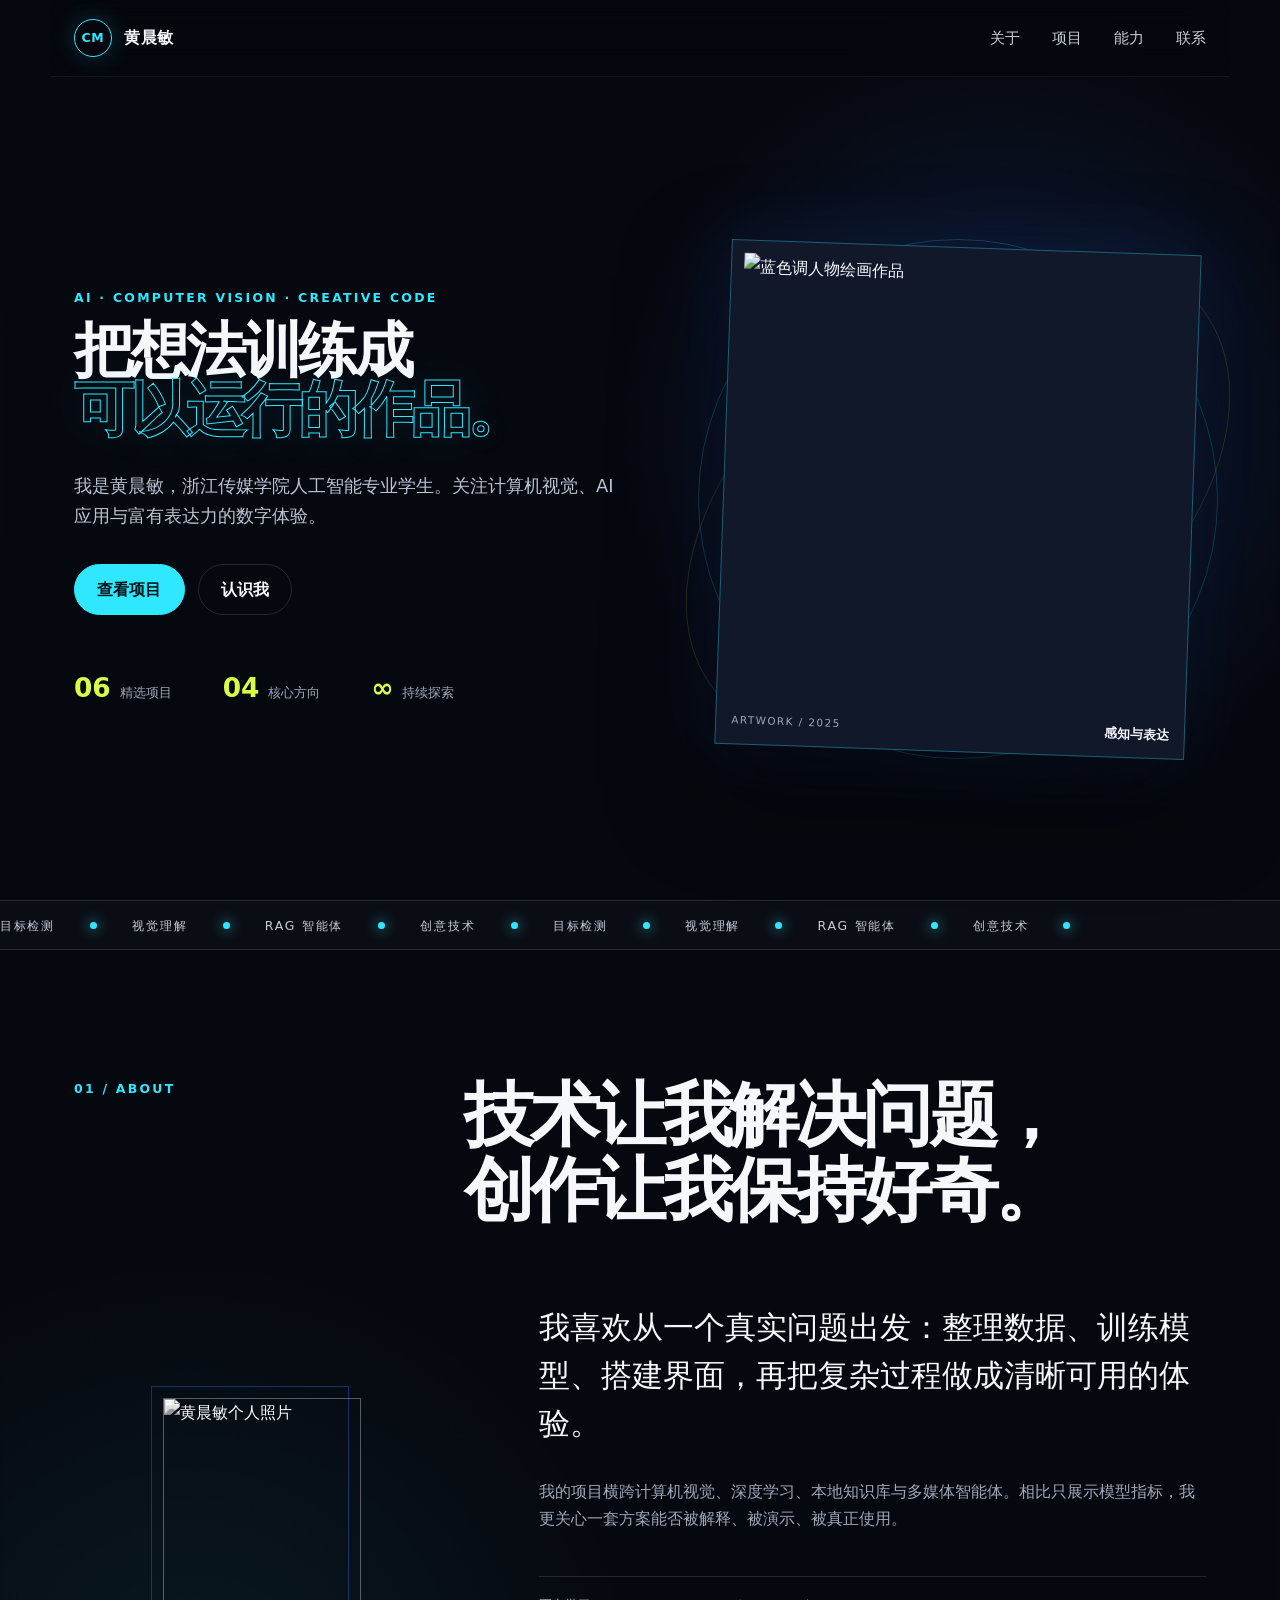
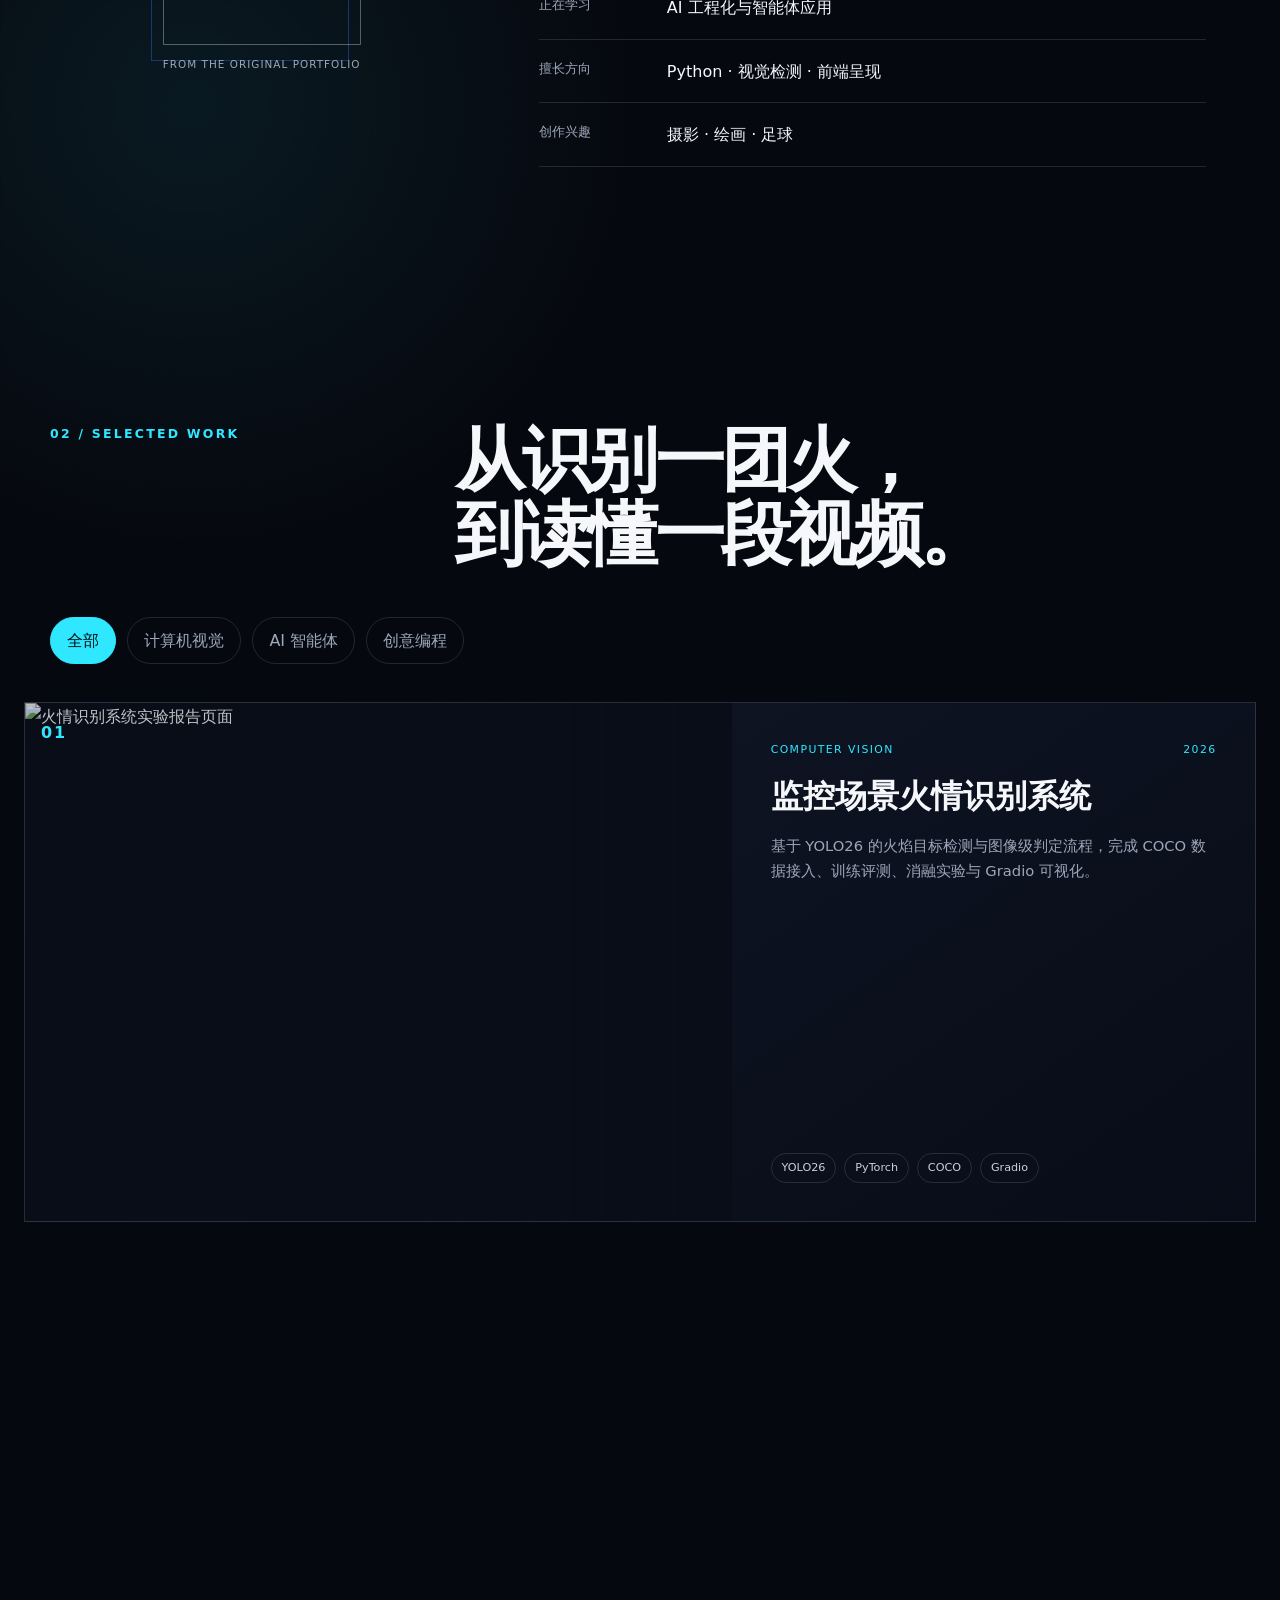
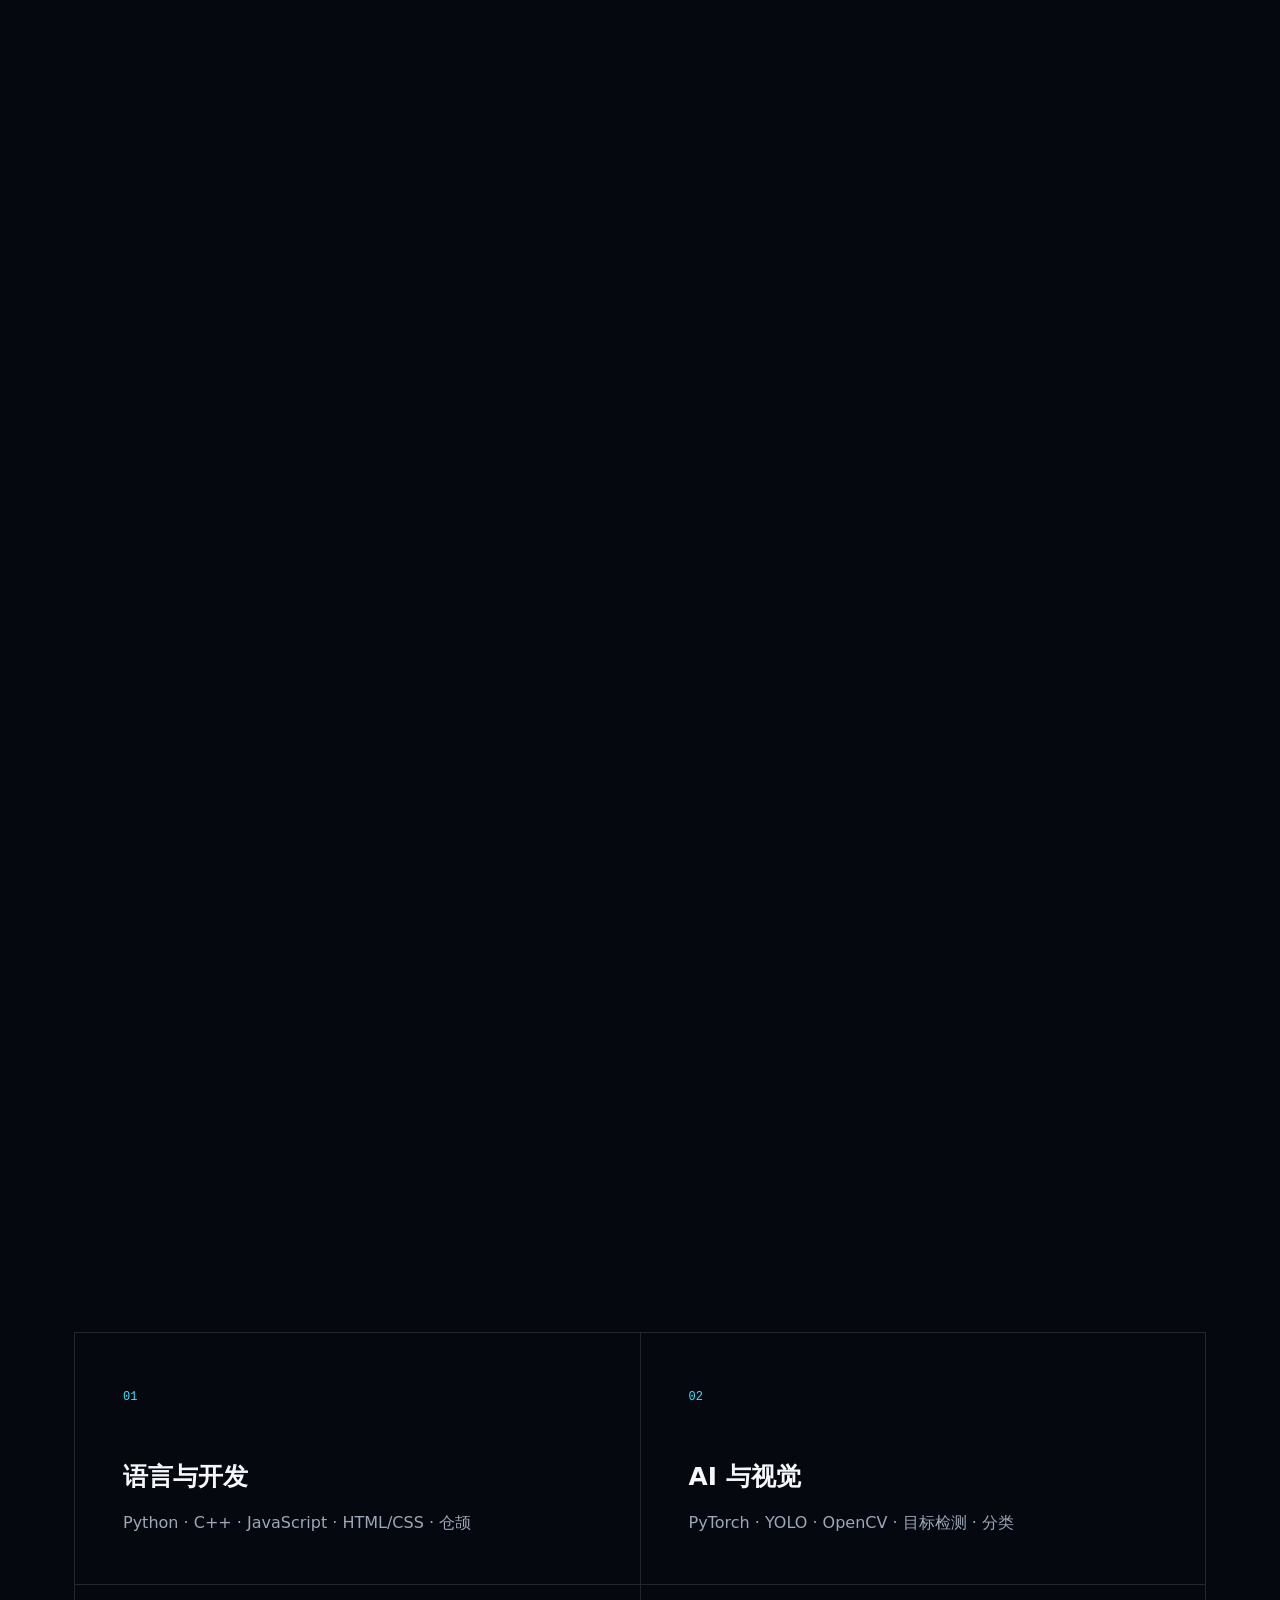
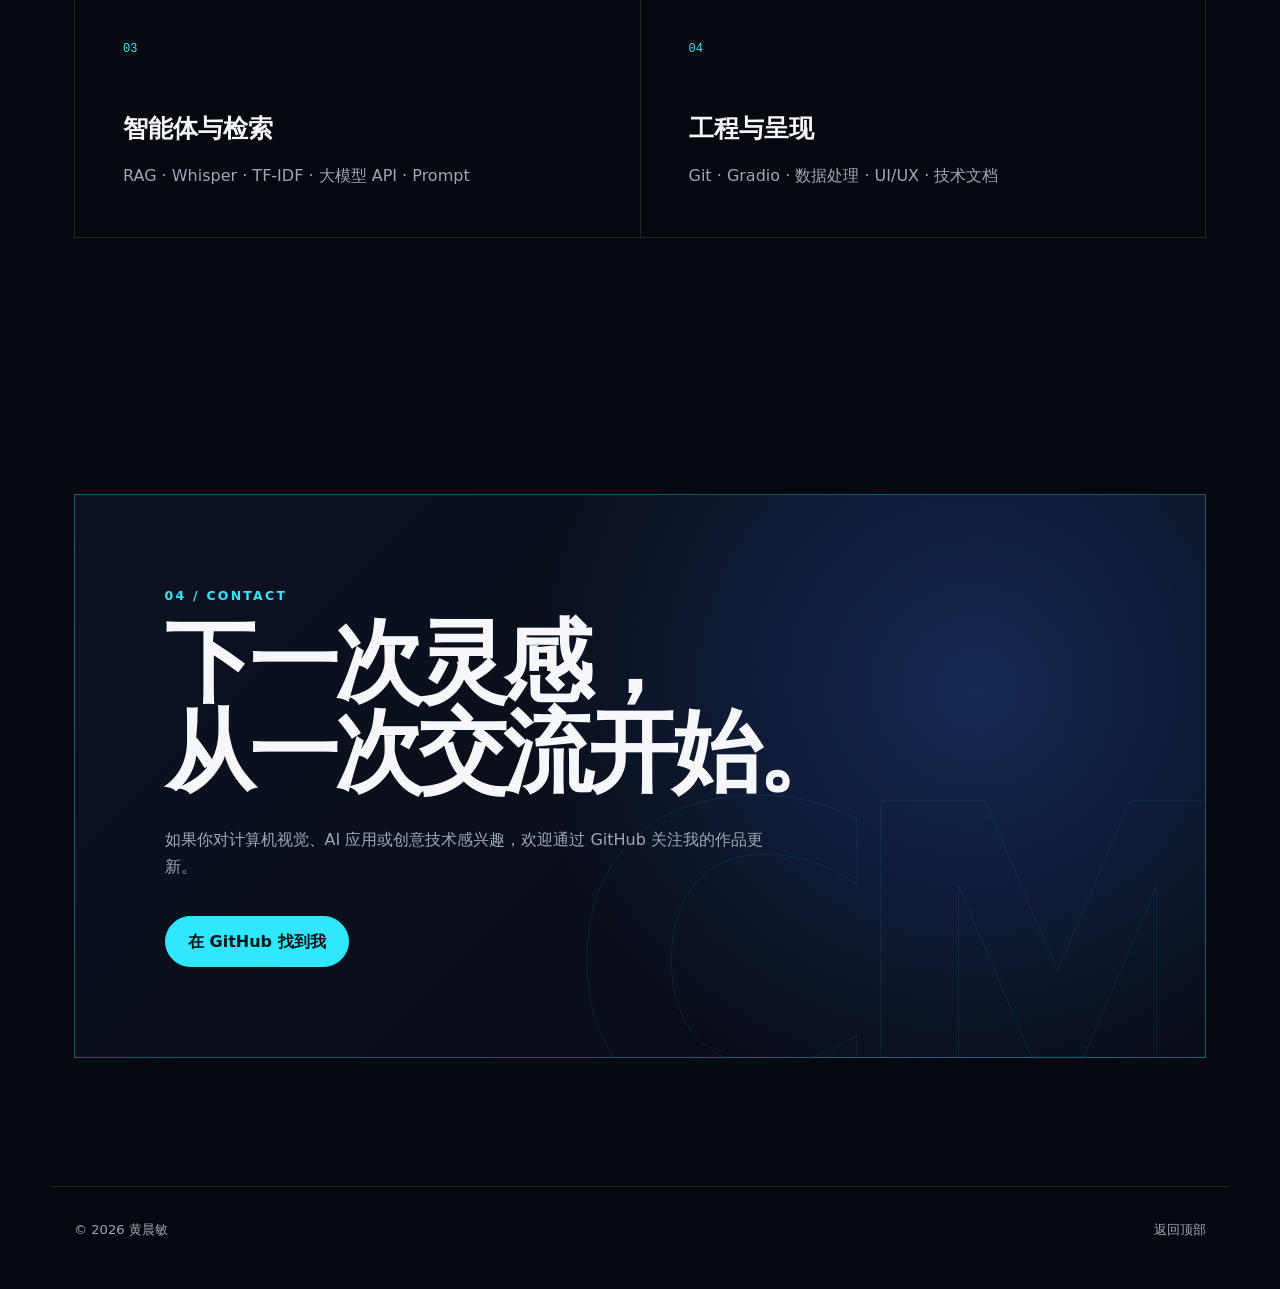
==== index.html @ 0aba2e3a "Add portfolio website" ====
<!doctype html>
<html lang="zh-CN">
<head>
  <meta charset="utf-8">
  <meta name="viewport" content="width=device-width, initial-scale=1">
  <meta name="description" content="黄晨敏的个人作品集：人工智能、计算机视觉与创意技术项目。">
  <meta name="color-scheme" content="dark">
  <title>黄晨敏 · AI & Creative Technology</title>
  <link rel="icon" type="image/svg+xml" href="favicon.svg">
  <link rel="stylesheet" href="styles.css">
  <script src="script.js" defer></script>
</head>
<body>
  <a class="skip-link" href="#main">跳到主要内容</a>

  <header class="site-header" id="top">
    <a class="brand" href="#top" aria-label="返回首页">
      <span class="brand-mark">CM</span>
      <span>黄晨敏</span>
    </a>
    <button class="menu-button" type="button" aria-expanded="false" aria-controls="site-nav">菜单</button>
    <nav id="site-nav" aria-label="主导航">
      <a href="#about">关于</a>
      <a href="#projects">项目</a>
      <a href="#skills">能力</a>
      <a href="#contact">联系</a>
    </nav>
  </header>

  <main id="main">
    <section class="hero" aria-labelledby="hero-title">
      <div class="hero-copy reveal">
        <p class="eyebrow">AI · COMPUTER VISION · CREATIVE CODE</p>
        <h1 id="hero-title">把想法训练成<br><span>可以运行的作品。</span></h1>
        <p class="hero-intro">我是黄晨敏，浙江传媒学院人工智能专业学生。关注计算机视觉、AI 应用与富有表达力的数字体验。</p>
        <div class="hero-actions">
          <a class="button button-primary" href="#projects">查看项目</a>
          <a class="button button-ghost" href="#contact">认识我</a>
        </div>
        <dl class="hero-stats" aria-label="作品概览">
          <div><dt>06</dt><dd>精选项目</dd></div>
          <div><dt>04</dt><dd>核心方向</dd></div>
          <div><dt>∞</dt><dd>持续探索</dd></div>
        </dl>
      </div>

      <div class="hero-visual reveal" aria-label="个人创作展示">
        <figure class="art-card">
          <img src="assets/artwork.jpg" alt="蓝色调人物绘画作品">
          <figcaption>
            <span>ARTWORK / 2025</span>
            <strong>感知与表达</strong>
          </figcaption>
        </figure>
        <div class="orbit orbit-one" aria-hidden="true"></div>
        <div class="orbit orbit-two" aria-hidden="true"></div>
      </div>
    </section>

    <section class="marquee" aria-label="研究方向">
      <div>
        <span>目标检测</span><i></i><span>视觉理解</span><i></i><span>RAG 智能体</span><i></i><span>创意技术</span><i></i>
        <span>目标检测</span><i></i><span>视觉理解</span><i></i><span>RAG 智能体</span><i></i><span>创意技术</span><i></i>
      </div>
    </section>

    <section class="section about" id="about" aria-labelledby="about-title">
      <div class="section-heading reveal">
        <p class="section-number">01 / ABOUT</p>
        <h2 id="about-title">技术让我解决问题，<br>创作让我保持好奇。</h2>
      </div>
      <div class="about-grid">
        <div class="portrait-wrap reveal">
          <img src="assets/portrait.jpg" alt="黄晨敏个人照片">
          <span class="portrait-note">From the original portfolio</span>
        </div>
        <div class="about-copy reveal">
          <p class="lead">我喜欢从一个真实问题出发：整理数据、训练模型、搭建界面，再把复杂过程做成清晰可用的体验。</p>
          <p>我的项目横跨计算机视觉、深度学习、本地知识库与多媒体智能体。相比只展示模型指标，我更关心一套方案能否被解释、被演示、被真正使用。</p>
          <div class="about-list">
            <div><span>正在学习</span><strong>AI 工程化与智能体应用</strong></div>
            <div><span>擅长方向</span><strong>Python · 视觉检测 · 前端呈现</strong></div>
            <div><span>创作兴趣</span><strong>摄影 · 绘画 · 足球</strong></div>
          </div>
        </div>
      </div>
    </section>

    <section class="section projects" id="projects" aria-labelledby="projects-title">
      <div class="section-heading reveal">
        <p class="section-number">02 / SELECTED WORK</p>
        <h2 id="projects-title">从识别一团火，<br>到读懂一段视频。</h2>
      </div>

      <div class="filter-bar reveal" role="group" aria-label="项目筛选">
        <button type="button" class="filter active" data-filter="all" aria-pressed="true">全部</button>
        <button type="button" class="filter" data-filter="vision" aria-pressed="false">计算机视觉</button>
        <button type="button" class="filter" data-filter="agent" aria-pressed="false">AI 智能体</button>
        <button type="button" class="filter" data-filter="creative" aria-pressed="false">创意编程</button>
      </div>

      <div class="project-grid">
        <article class="project-card project-featured reveal" data-category="vision">
          <div class="project-image">
            <img src="assets/fire-report.jpg" alt="火情识别系统实验报告页面">
            <span class="project-index">01</span>
          </div>
          <div class="project-body">
            <div class="project-meta"><span>COMPUTER VISION</span><span>2026</span></div>
            <h3>监控场景火情识别系统</h3>
            <p>基于 YOLO26 的火焰目标检测与图像级判定流程，完成 COCO 数据接入、训练评测、消融实验与 Gradio 可视化。</p>
            <ul class="tags"><li>YOLO26</li><li>PyTorch</li><li>COCO</li><li>Gradio</li></ul>
          </div>
        </article>

        <article class="project-card reveal" data-category="agent">
          <div class="project-signal signal-video" aria-hidden="true">
            <div class="signal-title">VIDEO → KNOWLEDGE</div>
            <div class="wave"></div>
            <div class="signal-steps"><span>ASR</span><span>INDEX</span><span>ASK</span></div>
          </div>
          <div class="project-body">
            <div class="project-meta"><span>AI AGENT</span><span>2026</span></div>
            <h3>喔图 AI 视频内容问答智能体</h3>
            <p>把视频转成可检索、可总结、可问答的本地知识库，串联 FFmpeg、Whisper、仓颉后端与大模型。</p>
            <ul class="tags"><li>仓颉</li><li>Whisper</li><li>DeepSeek</li><li>RAG</li></ul>
          </div>
        </article>

        <article class="project-card reveal" data-category="vision">
          <div class="project-image project-image-face">
            <img src="assets/emotion-detection.jpg" alt="人脸表情分类示例图">
            <span class="project-index">03</span>
          </div>
          <div class="project-body">
            <div class="project-meta"><span>DEEP LEARNING</span><span>2026</span></div>
            <h3>人脸检测与表情分析</h3>
            <p>基于 YOLO11 的人脸定位与表情分类系统，覆盖训练、实时检测和可视化推理，并探索大模型辅助分析。</p>
            <ul class="tags"><li>YOLO11</li><li>OpenCV</li><li>Python</li><li>Emotion</li></ul>
          </div>
        </article>

        <article class="project-card reveal" data-category="agent">
          <div class="project-signal signal-study" aria-hidden="true">
            <span class="book-line"></span><span class="book-line"></span><span class="book-line"></span>
            <div class="search-pulse">TOP-K</div>
          </div>
          <div class="project-body">
            <div class="project-meta"><span>LOCAL RAG</span><span>2026</span></div>
            <h3>学伴 StudyBuddy</h3>
            <p>仓颉语言实现的本地知识库学习助手，使用 TF-IDF 检索课程资料，支持离线回答与可选千问增强。</p>
            <ul class="tags"><li>仓颉</li><li>TF-IDF</li><li>Qwen</li><li>Knowledge Base</li></ul>
          </div>
        </article>

        <article class="project-card reveal" data-category="creative">
          <div class="project-signal signal-mnist" aria-hidden="true">
            <span>7</span><span>+</span><span>2</span><span>=</span><strong>9</strong>
          </div>
          <div class="project-body">
            <div class="project-meta"><span>INTERACTIVE AI</span><span>2026</span></div>
            <h3>手写算式识别计算器</h3>
            <p>结合 MNIST CNN 与交互式界面，识别手写数字和运算符，并完成算式解析、计算与结果展示。</p>
            <ul class="tags"><li>MNIST</li><li>CNN</li><li>PyTorch</li><li>UI</li></ul>
          </div>
        </article>

        <article class="project-card reveal" data-category="vision creative">
          <div class="project-signal signal-detect" aria-hidden="true">
            <span class="scan-line"></span>
            <span class="box box-a">person</span>
            <span class="box box-b">object</span>
          </div>
          <div class="project-body">
            <div class="project-meta"><span>VISION TOOLKIT</span><span>2025</span></div>
            <h3>YOLO 目标检测实验工具链</h3>
            <p>围绕数据标注、训练、预测和结果可视化搭建完整实验流程，沉淀可复用的视觉检测实践。</p>
            <ul class="tags"><li>Ultralytics</li><li>LabelImg</li><li>OpenCV</li><li>Detection</li></ul>
          </div>
        </article>
      </div>
    </section>

    <section class="section skills" id="skills" aria-labelledby="skills-title">
      <div class="section-heading reveal">
        <p class="section-number">03 / CAPABILITIES</p>
        <h2 id="skills-title">一套把原型推向作品的<br>技术组合。</h2>
      </div>
      <div class="skills-grid">
        <article class="skill-block reveal">
          <span>01</span><h3>语言与开发</h3>
          <p>Python · C++ · JavaScript · HTML/CSS · 仓颉</p>
        </article>
        <article class="skill-block reveal">
          <span>02</span><h3>AI 与视觉</h3>
          <p>PyTorch · YOLO · OpenCV · 目标检测 · 分类</p>
        </article>
        <article class="skill-block reveal">
          <span>03</span><h3>智能体与检索</h3>
          <p>RAG · Whisper · TF-IDF · 大模型 API · Prompt</p>
        </article>
        <article class="skill-block reveal">
          <span>04</span><h3>工程与呈现</h3>
          <p>Git · Gradio · 数据处理 · UI/UX · 技术文档</p>
        </article>
      </div>
    </section>

    <section class="section contact" id="contact" aria-labelledby="contact-title">
      <div class="contact-card reveal">
        <p class="section-number">04 / CONTACT</p>
        <h2 id="contact-title">下一次灵感，<br>从一次交流开始。</h2>
        <p>如果你对计算机视觉、AI 应用或创意技术感兴趣，欢迎通过 GitHub 关注我的作品更新。</p>
        <a class="button button-primary" href="https://github.com/medejavu-cmyk" target="_blank" rel="noreferrer">在 GitHub 找到我</a>
      </div>
    </section>
  </main>

  <footer>
    <p>© <span id="year">2026</span> 黄晨敏</p>
    <a href="#top">返回顶部</a>
  </footer>
</body>
</html>
---- styles.css ----
:root {
  --bg: #06080f;
  --surface: #0d1120;
  --surface-2: #12192a;
  --line: rgba(255,255,255,.12);
  --text: #f5f7fb;
  --muted: #9da7b9;
  --cyan: #2fe8ff;
  --blue: #3478ff;
  --lime: #d8ff46;
  --max: 1180px;
}

* { box-sizing: border-box; }
html { scroll-behavior: smooth; }
body {
  margin: 0;
  overflow-x: hidden;
  color: var(--text);
  background:
    radial-gradient(circle at 78% 7%, rgba(52,120,255,.18), transparent 24rem),
    radial-gradient(circle at 15% 28%, rgba(47,232,255,.08), transparent 28rem),
    var(--bg);
  font-family: Inter, "PingFang SC", "Microsoft YaHei", system-ui, sans-serif;
  line-height: 1.7;
}

body::before {
  content: "";
  position: fixed;
  inset: 0;
  pointer-events: none;
  opacity: .26;
  background-image: linear-gradient(rgba(255,255,255,.025) 1px, transparent 1px), linear-gradient(90deg, rgba(255,255,255,.025) 1px, transparent 1px);
  background-size: 54px 54px;
  mask-image: linear-gradient(to bottom, black, transparent 72%);
}

img { max-width: 100%; display: block; }
a { color: inherit; text-decoration: none; }
button { font: inherit; }
.skip-link { position: fixed; left: 1rem; top: -5rem; z-index: 99; background: var(--cyan); color: #001319; padding: .6rem 1rem; }
.skip-link:focus { top: 1rem; }

.site-header {
  position: sticky;
  top: 0;
  z-index: 50;
  height: 76px;
  display: flex;
  align-items: center;
  justify-content: space-between;
  max-width: var(--max);
  margin: 0 auto;
  padding: 0 1.5rem;
  backdrop-filter: blur(18px);
}
.site-header::before { content: ""; position: fixed; top: 0; left: 0; right: 0; height: 76px; background: rgba(6,8,15,.72); border-bottom: 1px solid rgba(255,255,255,.06); z-index: -1; }
.brand { display: flex; align-items: center; gap: .75rem; font-weight: 700; letter-spacing: .04em; }
.brand-mark { width: 38px; height: 38px; display: grid; place-items: center; border: 1px solid var(--cyan); border-radius: 50%; color: var(--cyan); font-size: .78rem; box-shadow: 0 0 24px rgba(47,232,255,.18); }
nav { display: flex; gap: 2rem; }
nav a { color: #c8d0dc; font-size: .92rem; position: relative; }
nav a::after { content: ""; position: absolute; left: 0; right: 100%; bottom: -.45rem; height: 1px; background: var(--cyan); transition: .25s ease; }
nav a:hover::after, nav a:focus-visible::after { right: 0; }
.menu-button { display: none; color: var(--text); background: transparent; border: 1px solid var(--line); border-radius: 99px; padding: .45rem .9rem; }

.hero { min-height: calc(100svh - 76px); max-width: var(--max); margin: 0 auto; padding: clamp(4rem, 8vw, 8rem) 1.5rem 5rem; display: grid; grid-template-columns: 1.05fr .95fr; gap: clamp(2rem, 7vw, 7rem); align-items: center; }
.eyebrow, .section-number { color: var(--cyan); letter-spacing: .18em; font-size: .78rem; font-weight: 700; }
h1, h2, h3, p { margin-top: 0; }
h1 { font-size: clamp(3rem, 4.7vw, 4.9rem); line-height: .98; letter-spacing: -.065em; margin-bottom: 2rem; }
h1 span { color: transparent; -webkit-text-stroke: 1px var(--cyan); text-shadow: 0 0 45px rgba(47,232,255,.12); }
.hero-intro { max-width: 610px; color: #bac3d1; font-size: clamp(1rem, 1.4vw, 1.18rem); }
.hero-actions { display: flex; gap: .8rem; flex-wrap: wrap; margin-top: 2rem; }
.button { min-height: 48px; display: inline-flex; align-items: center; justify-content: center; padding: .7rem 1.4rem; border: 1px solid var(--line); border-radius: 999px; font-weight: 700; transition: transform .2s ease, border-color .2s ease, background .2s ease; }
.button:hover { transform: translateY(-2px); }
.button-primary { background: var(--cyan); color: #001319; border-color: var(--cyan); }
.button-ghost:hover { border-color: var(--cyan); color: var(--cyan); }
.hero-stats { display: flex; gap: clamp(1.6rem, 4vw, 3.8rem); margin: 3.2rem 0 0; }
.hero-stats div { display: flex; align-items: baseline; gap: .55rem; }
.hero-stats dt { font-size: 1.65rem; font-weight: 700; color: var(--lime); }
.hero-stats dd { margin: 0; color: var(--muted); font-size: .82rem; }

.hero-visual { position: relative; min-height: 560px; display: grid; place-items: center; }
.art-card { position: relative; z-index: 2; width: min(100%, 470px); margin: 0; transform: rotate(2deg); background: #11182a; padding: .75rem; border: 1px solid rgba(47,232,255,.34); box-shadow: 0 38px 100px rgba(0,0,0,.52), 0 0 80px rgba(52,120,255,.15); }
.art-card img { width: 100%; aspect-ratio: 1; object-fit: cover; filter: saturate(.86) contrast(1.03); }
.art-card figcaption { display: flex; justify-content: space-between; align-items: center; padding: .8rem .2rem 0; }
.art-card figcaption span { color: var(--muted); font-size: .65rem; letter-spacing: .14em; }
.art-card figcaption strong { font-size: .8rem; }
.orbit { position: absolute; border: 1px solid rgba(47,232,255,.23); border-radius: 50%; }
.orbit-one { width: 520px; height: 520px; }
.orbit-two { width: 390px; height: 620px; transform: rotate(52deg); border-color: rgba(216,255,70,.15); }

.marquee { overflow: hidden; border-block: 1px solid var(--line); background: rgba(255,255,255,.02); }
.marquee div { width: max-content; display: flex; align-items: center; gap: 2.2rem; padding: .85rem 0; animation: marquee 24s linear infinite; }
.marquee span { font-size: .78rem; letter-spacing: .14em; color: #c3ccda; }
.marquee i { width: 7px; height: 7px; border-radius: 50%; background: var(--cyan); box-shadow: 0 0 14px var(--cyan); }
@keyframes marquee { to { transform: translateX(-50%); } }

.section { max-width: var(--max); margin: 0 auto; padding: clamp(6rem, 10vw, 10rem) 1.5rem; }
.section-heading { display: grid; grid-template-columns: .65fr 1.35fr; gap: 2rem; align-items: start; margin-bottom: clamp(3rem, 6vw, 6rem); }
.section-heading h2 { font-size: clamp(2.5rem, 5.5vw, 5.5rem); line-height: 1.06; letter-spacing: -.05em; margin-bottom: 0; }
.about-grid { display: grid; grid-template-columns: .72fr 1.28fr; gap: clamp(2rem, 7vw, 7rem); align-items: center; }
.portrait-wrap { position: relative; max-width: 330px; margin: 0 auto; }
.portrait-wrap img { width: 100%; aspect-ratio: 4/5; object-fit: cover; filter: grayscale(1) contrast(1.12); border: 1px solid rgba(47,232,255,.42); }
.portrait-wrap::before { content: ""; position: absolute; inset: -12px 12px 12px -12px; border: 1px solid rgba(52,120,255,.36); z-index: -1; }
.portrait-note { display: block; color: var(--muted); font-size: .65rem; letter-spacing: .1em; margin-top: .65rem; text-transform: uppercase; }
.about-copy { max-width: 680px; }
.about-copy .lead { color: var(--text); font-size: clamp(1.45rem, 2.4vw, 2.15rem); line-height: 1.55; }
.about-copy > p:not(.lead) { color: var(--muted); }
.about-list { margin-top: 2.7rem; border-top: 1px solid var(--line); }
.about-list div { display: grid; grid-template-columns: 7rem 1fr; gap: 1rem; padding: 1.1rem 0; border-bottom: 1px solid var(--line); }
.about-list span { color: var(--muted); font-size: .82rem; }
.about-list strong { font-weight: 500; }

.projects { max-width: 1340px; }
.projects .section-heading { max-width: var(--max); margin-inline: auto; }
.filter-bar { max-width: var(--max); margin: -2rem auto 2.4rem; display: flex; gap: .7rem; flex-wrap: wrap; }
.filter { cursor: pointer; border: 1px solid var(--line); border-radius: 999px; padding: .55rem 1rem; color: var(--muted); background: transparent; }
.filter.active { color: #001319; border-color: var(--cyan); background: var(--cyan); }
.project-grid { display: grid; grid-template-columns: repeat(2, minmax(0, 1fr)); gap: 1.2rem; }
.project-card { min-width: 0; overflow: hidden; display: grid; grid-template-columns: .9fr 1.1fr; min-height: 390px; border: 1px solid var(--line); background: linear-gradient(145deg, rgba(18,25,42,.94), rgba(9,13,24,.94)); transition: transform .3s ease, border-color .3s ease, opacity .25s ease; }
.project-card:hover { transform: translateY(-5px); border-color: rgba(47,232,255,.4); }
.project-card[hidden] { display: none; }
.project-featured { grid-column: span 2; grid-template-columns: 1.15fr .85fr; min-height: 520px; }
.project-image { position: relative; overflow: hidden; background: #090d18; }
.project-image img { width: 100%; height: 100%; object-fit: cover; opacity: .75; filter: saturate(.75) contrast(1.12); transition: transform .6s ease, opacity .4s ease; }
.project-card:hover .project-image img { transform: scale(1.035); opacity: .9; }
.project-image::after { content: ""; position: absolute; inset: 0; background: linear-gradient(90deg, transparent 55%, rgba(9,13,24,.7)), linear-gradient(0deg, rgba(9,13,24,.42), transparent 40%); }
.project-image-face img { object-position: center; }
.project-index { position: absolute; z-index: 2; top: 1rem; left: 1rem; color: var(--cyan); font-weight: 700; letter-spacing: .12em; }
.project-body { padding: clamp(1.5rem, 3vw, 2.8rem); display: flex; flex-direction: column; justify-content: center; }
.project-meta { display: flex; justify-content: space-between; gap: 1rem; color: var(--cyan); font-size: .68rem; letter-spacing: .13em; }
.project-body h3 { font-size: clamp(1.5rem, 2.5vw, 2.4rem); line-height: 1.2; margin: 1.1rem 0; }
.project-body p { color: var(--muted); font-size: .92rem; }
.tags { display: flex; gap: .5rem; flex-wrap: wrap; list-style: none; padding: 0; margin: auto 0 0; }
.tags li { font-size: .7rem; color: #c9d1dd; border: 1px solid var(--line); border-radius: 999px; padding: .28rem .62rem; }

.project-signal { position: relative; overflow: hidden; min-height: 240px; display: grid; place-items: center; background: #080d18; border-right: 1px solid var(--line); }
.project-signal::before { content: ""; position: absolute; inset: 0; background-image: linear-gradient(rgba(47,232,255,.07) 1px, transparent 1px), linear-gradient(90deg, rgba(47,232,255,.07) 1px, transparent 1px); background-size: 28px 28px; }
.signal-video { display: flex; flex-direction: column; align-items: stretch; justify-content: center; padding: 2rem; gap: 1.2rem; }
.signal-title { color: var(--cyan); font: 700 .72rem ui-monospace, monospace; letter-spacing: .12em; }
.wave { height: 76px; background: url("data:image/svg+xml,%3Csvg xmlns='http://www.w3.org/2000/svg' width='420' height='90' viewBox='0 0 420 90'%3E%3Cpath d='M0 45 L15 45 23 20 34 68 46 35 58 50 70 45 84 45 94 10 108 80 120 30 136 61 150 45 170 45 180 25 194 66 208 16 224 73 238 38 250 50 264 45 282 45 294 18 307 75 322 32 338 60 350 45 370 45 380 27 392 63 405 45 420 45' fill='none' stroke='%232fe8ff' stroke-width='2'/%3E%3C/svg%3E") center/cover no-repeat; filter: drop-shadow(0 0 8px rgba(47,232,255,.45)); }
.signal-steps { display: flex; justify-content: space-between; color: var(--muted); font: .65rem ui-monospace, monospace; }
.signal-steps span { border: 1px solid var(--line); padding: .25rem .5rem; }
.signal-study { align-content: center; padding: 3rem 2rem; }
.book-line { position: relative; z-index: 2; display: block; width: 70%; height: 2px; margin: 14px auto; background: linear-gradient(90deg, transparent, var(--cyan), transparent); }
.search-pulse { position: absolute; z-index: 3; width: 78px; height: 78px; border: 1px solid var(--lime); border-radius: 50%; display: grid; place-items: center; color: var(--lime); font: .72rem ui-monospace, monospace; box-shadow: 0 0 50px rgba(216,255,70,.14); }
.signal-mnist { grid-template-columns: repeat(5, auto); gap: .55rem; font: 2.6rem ui-monospace, monospace; color: var(--muted); }
.signal-mnist span, .signal-mnist strong { position: relative; z-index: 2; }
.signal-mnist strong { color: var(--lime); font-size: 3.5rem; }
.signal-detect .scan-line { position: absolute; z-index: 2; left: 0; right: 0; height: 1px; background: var(--cyan); box-shadow: 0 0 18px var(--cyan); animation: scan 3.6s ease-in-out infinite alternate; }
@keyframes scan { from { transform: translateY(-90px); } to { transform: translateY(90px); } }
.box { position: absolute; z-index: 2; border: 1px solid var(--cyan); color: var(--cyan); font: .62rem ui-monospace, monospace; padding: .2rem; }
.box-a { width: 76px; height: 115px; left: 22%; top: 26%; }
.box-b { width: 92px; height: 62px; right: 17%; bottom: 23%; border-color: var(--lime); color: var(--lime); }

.skills-grid { display: grid; grid-template-columns: repeat(2, 1fr); border-top: 1px solid var(--line); border-left: 1px solid var(--line); }
.skill-block { min-height: 230px; padding: clamp(1.5rem, 4vw, 3rem); border-right: 1px solid var(--line); border-bottom: 1px solid var(--line); }
.skill-block > span { color: var(--cyan); font: .75rem ui-monospace, monospace; }
.skill-block h3 { font-size: 1.55rem; margin: 3rem 0 .7rem; }
.skill-block p { color: var(--muted); margin-bottom: 0; }

.contact-card { position: relative; overflow: hidden; min-height: 520px; display: flex; flex-direction: column; align-items: flex-start; justify-content: center; padding: clamp(2rem, 7vw, 7rem); border: 1px solid rgba(47,232,255,.35); background: radial-gradient(circle at 80% 35%, rgba(52,120,255,.26), transparent 28rem), linear-gradient(135deg, #0c1221, #080b14); }
.contact-card::after { content: "CM"; position: absolute; right: -2vw; bottom: -10vw; font-size: clamp(12rem, 34vw, 31rem); line-height: 1; font-weight: 800; letter-spacing: -.1em; color: transparent; -webkit-text-stroke: 1px rgba(47,232,255,.09); pointer-events: none; }
.contact-card h2 { position: relative; z-index: 2; font-size: clamp(3rem, 7vw, 6.5rem); line-height: 1; letter-spacing: -.06em; max-width: 900px; margin-bottom: 1.8rem; }
.contact-card p:not(.section-number) { position: relative; z-index: 2; color: var(--muted); max-width: 620px; }
.contact-card .button { position: relative; z-index: 2; margin-top: 1.2rem; }

footer { max-width: var(--max); margin: 0 auto; padding: 2rem 1.5rem 3rem; display: flex; justify-content: space-between; color: var(--muted); border-top: 1px solid var(--line); font-size: .82rem; }
footer p { margin: 0; }
footer a:hover { color: var(--cyan); }

.reveal { opacity: 0; transform: translateY(24px); transition: opacity .75s ease, transform .75s ease; }
.reveal.is-visible { opacity: 1; transform: none; }
@media (prefers-reduced-motion: reduce) {
  html { scroll-behavior: auto; }
  *, *::before, *::after { animation-duration: .01ms !important; animation-iteration-count: 1 !important; transition-duration: .01ms !important; }
  .reveal { opacity: 1; transform: none; }
}

@media (max-width: 980px) {
  .hero { grid-template-columns: 1fr; padding-top: 5rem; }
  .hero-visual { min-height: 500px; }
  .section-heading { grid-template-columns: 1fr; }
  .about-grid { grid-template-columns: 1fr; }
  .portrait-wrap { margin-left: 0; }
  .project-card, .project-featured { grid-column: auto; grid-template-columns: 1fr; }
  .project-featured { grid-column: span 2; }
  .project-image, .project-signal { min-height: 300px; border-right: 0; border-bottom: 1px solid var(--line); }
}

@media (max-width: 720px) {
  .site-header { height: 66px; }
  .site-header::before { height: 66px; }
  .menu-button { display: block; }
  nav { display: none; position: absolute; top: 66px; left: 1rem; right: 1rem; flex-direction: column; gap: .2rem; padding: .8rem; border: 1px solid var(--line); background: rgba(8,11,20,.98); }
  nav.open { display: flex; }
  nav a { padding: .8rem; }
  .hero { min-height: auto; padding-top: 4rem; }
  h1 { font-size: clamp(2.65rem, 10.8vw, 3.4rem); }
  .hero-stats { gap: 1rem; flex-wrap: wrap; }
  .hero-stats div { min-width: 7.5rem; }
  .hero-visual { min-height: 420px; }
  .orbit-one { width: 360px; height: 360px; }
  .orbit-two { width: 300px; height: 430px; }
  .project-grid, .skills-grid { grid-template-columns: 1fr; }
  .project-featured { grid-column: auto; }
  .project-card { min-height: 0; }
  .project-image, .project-signal { min-height: 240px; }
  .about-list div { grid-template-columns: 1fr; gap: .25rem; }
  .contact-card { min-height: 440px; }
}
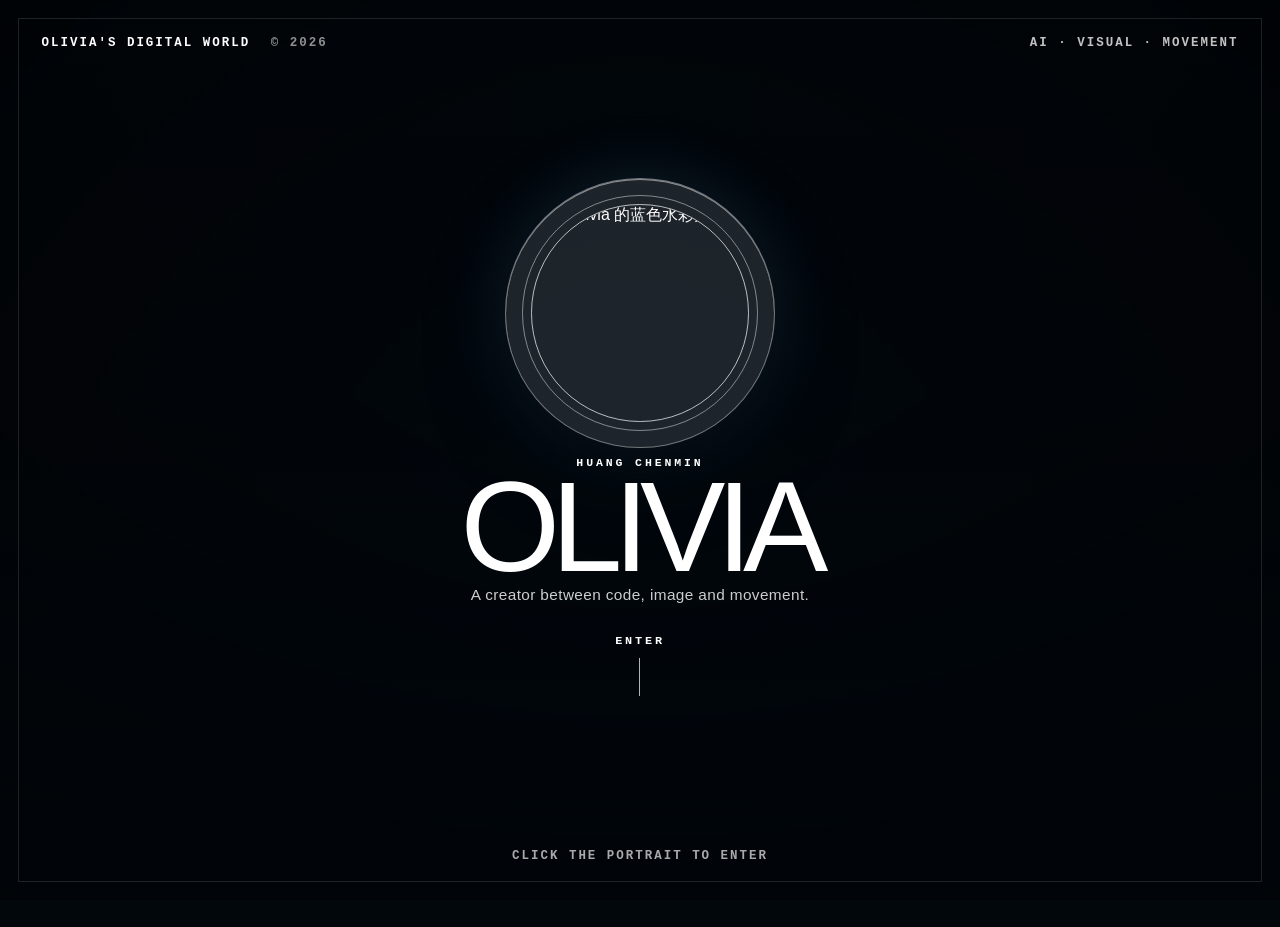
==== commit 64d28a10: "Redesign portfolio as Olivia digital world" ====
--- a/index.html
+++ b/index.html
@@ -1,224 +1,43 @@
 <!doctype html>
 <html lang="zh-CN">
 <head>
-  <meta charset="utf-8">
-  <meta name="viewport" content="width=device-width, initial-scale=1">
-  <meta name="description" content="黄晨敏的个人作品集：人工智能、计算机视觉与创意技术项目。">
-  <meta name="color-scheme" content="dark">
-  <title>黄晨敏 · AI & Creative Technology</title>
-  <link rel="icon" type="image/svg+xml" href="favicon.svg">
+  <meta charset="UTF-8">
+  <meta name="viewport" content="width=device-width, initial-scale=1.0">
+  <meta name="description" content="Olivia · 黄晨敏的个人数字世界，关于人工智能、视觉创作与运动文化。">
+  <meta name="theme-color" content="#050b13">
+  <title>Olivia · Digital World</title>
+  <link rel="icon" href="favicon.svg" type="image/svg+xml">
   <link rel="stylesheet" href="styles.css">
   <script src="script.js" defer></script>
 </head>
-<body>
-  <a class="skip-link" href="#main">跳到主要内容</a>
+<body class="landing-page">
+  <main class="landing" id="top">
+    <div class="landing-background" aria-hidden="true"></div>
+    <div class="landing-shade" aria-hidden="true"></div>
 
-  <header class="site-header" id="top">
-    <a class="brand" href="#top" aria-label="返回首页">
-      <span class="brand-mark">CM</span>
-      <span>黄晨敏</span>
-    </a>
-    <button class="menu-button" type="button" aria-expanded="false" aria-controls="site-nav">菜单</button>
-    <nav id="site-nav" aria-label="主导航">
-      <a href="#about">关于</a>
-      <a href="#projects">项目</a>
-      <a href="#skills">能力</a>
-      <a href="#contact">联系</a>
-    </nav>
-  </header>
+    <p class="landing-edition">OLIVIA'S DIGITAL WORLD <span>© 2026</span></p>
+    <p class="landing-coordinate">AI · VISUAL · MOVEMENT</p>
 
-  <main id="main">
-    <section class="hero" aria-labelledby="hero-title">
-      <div class="hero-copy reveal">
-        <p class="eyebrow">AI · COMPUTER VISION · CREATIVE CODE</p>
-        <h1 id="hero-title">把想法训练成<br><span>可以运行的作品。</span></h1>
-        <p class="hero-intro">我是黄晨敏，浙江传媒学院人工智能专业学生。关注计算机视觉、AI 应用与富有表达力的数字体验。</p>
-        <div class="hero-actions">
-          <a class="button button-primary" href="#projects">查看项目</a>
-          <a class="button button-ghost" href="#contact">认识我</a>
-        </div>
-        <dl class="hero-stats" aria-label="作品概览">
-          <div><dt>06</dt><dd>精选项目</dd></div>
-          <div><dt>04</dt><dd>核心方向</dd></div>
-          <div><dt>∞</dt><dd>持续探索</dd></div>
-        </dl>
+    <section class="landing-center" aria-labelledby="landing-title">
+      <a class="avatar-gateway" href="home.html" data-enter aria-label="点击头像进入 Olivia 的主页">
+        <span class="avatar-glass" aria-hidden="true"></span>
+        <img src="assets/olivia-avatar.jpg" alt="Olivia 的蓝色水彩头像">
+        <span class="avatar-ring" aria-hidden="true"></span>
+      </a>
+
+      <div class="landing-title-wrap">
+        <p class="landing-kicker">HUANG CHENMIN</p>
+        <h1 id="landing-title">OLIVIA</h1>
+        <p class="landing-intro">A creator between code, image and movement.</p>
       </div>
 
-      <div class="hero-visual reveal" aria-label="个人创作展示">
-        <figure class="art-card">
-          <img src="assets/artwork.jpg" alt="蓝色调人物绘画作品">
-          <figcaption>
-            <span>ARTWORK / 2025</span>
-            <strong>感知与表达</strong>
-          </figcaption>
-        </figure>
-        <div class="orbit orbit-one" aria-hidden="true"></div>
-        <div class="orbit orbit-two" aria-hidden="true"></div>
-      </div>
+      <a class="enter-link" href="home.html" data-enter>
+        <span>ENTER</span>
+        <i aria-hidden="true"></i>
+      </a>
     </section>
 
-    <section class="marquee" aria-label="研究方向">
-      <div>
-        <span>目标检测</span><i></i><span>视觉理解</span><i></i><span>RAG 智能体</span><i></i><span>创意技术</span><i></i>
-        <span>目标检测</span><i></i><span>视觉理解</span><i></i><span>RAG 智能体</span><i></i><span>创意技术</span><i></i>
-      </div>
-    </section>
-
-    <section class="section about" id="about" aria-labelledby="about-title">
-      <div class="section-heading reveal">
-        <p class="section-number">01 / ABOUT</p>
-        <h2 id="about-title">技术让我解决问题，<br>创作让我保持好奇。</h2>
-      </div>
-      <div class="about-grid">
-        <div class="portrait-wrap reveal">
-          <img src="assets/portrait.jpg" alt="黄晨敏个人照片">
-          <span class="portrait-note">From the original portfolio</span>
-        </div>
-        <div class="about-copy reveal">
-          <p class="lead">我喜欢从一个真实问题出发：整理数据、训练模型、搭建界面，再把复杂过程做成清晰可用的体验。</p>
-          <p>我的项目横跨计算机视觉、深度学习、本地知识库与多媒体智能体。相比只展示模型指标，我更关心一套方案能否被解释、被演示、被真正使用。</p>
-          <div class="about-list">
-            <div><span>正在学习</span><strong>AI 工程化与智能体应用</strong></div>
-            <div><span>擅长方向</span><strong>Python · 视觉检测 · 前端呈现</strong></div>
-            <div><span>创作兴趣</span><strong>摄影 · 绘画 · 足球</strong></div>
-          </div>
-        </div>
-      </div>
-    </section>
-
-    <section class="section projects" id="projects" aria-labelledby="projects-title">
-      <div class="section-heading reveal">
-        <p class="section-number">02 / SELECTED WORK</p>
-        <h2 id="projects-title">从识别一团火，<br>到读懂一段视频。</h2>
-      </div>
-
-      <div class="filter-bar reveal" role="group" aria-label="项目筛选">
-        <button type="button" class="filter active" data-filter="all" aria-pressed="true">全部</button>
-        <button type="button" class="filter" data-filter="vision" aria-pressed="false">计算机视觉</button>
-        <button type="button" class="filter" data-filter="agent" aria-pressed="false">AI 智能体</button>
-        <button type="button" class="filter" data-filter="creative" aria-pressed="false">创意编程</button>
-      </div>
-
-      <div class="project-grid">
-        <article class="project-card project-featured reveal" data-category="vision">
-          <div class="project-image">
-            <img src="assets/fire-report.jpg" alt="火情识别系统实验报告页面">
-            <span class="project-index">01</span>
-          </div>
-          <div class="project-body">
-            <div class="project-meta"><span>COMPUTER VISION</span><span>2026</span></div>
-            <h3>监控场景火情识别系统</h3>
-            <p>基于 YOLO26 的火焰目标检测与图像级判定流程，完成 COCO 数据接入、训练评测、消融实验与 Gradio 可视化。</p>
-            <ul class="tags"><li>YOLO26</li><li>PyTorch</li><li>COCO</li><li>Gradio</li></ul>
-          </div>
-        </article>
-
-        <article class="project-card reveal" data-category="agent">
-          <div class="project-signal signal-video" aria-hidden="true">
-            <div class="signal-title">VIDEO → KNOWLEDGE</div>
-            <div class="wave"></div>
-            <div class="signal-steps"><span>ASR</span><span>INDEX</span><span>ASK</span></div>
-          </div>
-          <div class="project-body">
-            <div class="project-meta"><span>AI AGENT</span><span>2026</span></div>
-            <h3>喔图 AI 视频内容问答智能体</h3>
-            <p>把视频转成可检索、可总结、可问答的本地知识库，串联 FFmpeg、Whisper、仓颉后端与大模型。</p>
-            <ul class="tags"><li>仓颉</li><li>Whisper</li><li>DeepSeek</li><li>RAG</li></ul>
-          </div>
-        </article>
-
-        <article class="project-card reveal" data-category="vision">
-          <div class="project-image project-image-face">
-            <img src="assets/emotion-detection.jpg" alt="人脸表情分类示例图">
-            <span class="project-index">03</span>
-          </div>
-          <div class="project-body">
-            <div class="project-meta"><span>DEEP LEARNING</span><span>2026</span></div>
-            <h3>人脸检测与表情分析</h3>
-            <p>基于 YOLO11 的人脸定位与表情分类系统，覆盖训练、实时检测和可视化推理，并探索大模型辅助分析。</p>
-            <ul class="tags"><li>YOLO11</li><li>OpenCV</li><li>Python</li><li>Emotion</li></ul>
-          </div>
-        </article>
-
-        <article class="project-card reveal" data-category="agent">
-          <div class="project-signal signal-study" aria-hidden="true">
-            <span class="book-line"></span><span class="book-line"></span><span class="book-line"></span>
-            <div class="search-pulse">TOP-K</div>
-          </div>
-          <div class="project-body">
-            <div class="project-meta"><span>LOCAL RAG</span><span>2026</span></div>
-            <h3>学伴 StudyBuddy</h3>
-            <p>仓颉语言实现的本地知识库学习助手，使用 TF-IDF 检索课程资料，支持离线回答与可选千问增强。</p>
-            <ul class="tags"><li>仓颉</li><li>TF-IDF</li><li>Qwen</li><li>Knowledge Base</li></ul>
-          </div>
-        </article>
-
-        <article class="project-card reveal" data-category="creative">
-          <div class="project-signal signal-mnist" aria-hidden="true">
-            <span>7</span><span>+</span><span>2</span><span>=</span><strong>9</strong>
-          </div>
-          <div class="project-body">
-            <div class="project-meta"><span>INTERACTIVE AI</span><span>2026</span></div>
-            <h3>手写算式识别计算器</h3>
-            <p>结合 MNIST CNN 与交互式界面，识别手写数字和运算符，并完成算式解析、计算与结果展示。</p>
-            <ul class="tags"><li>MNIST</li><li>CNN</li><li>PyTorch</li><li>UI</li></ul>
-          </div>
-        </article>
-
-        <article class="project-card reveal" data-category="vision creative">
-          <div class="project-signal signal-detect" aria-hidden="true">
-            <span class="scan-line"></span>
-            <span class="box box-a">person</span>
-            <span class="box box-b">object</span>
-          </div>
-          <div class="project-body">
-            <div class="project-meta"><span>VISION TOOLKIT</span><span>2025</span></div>
-            <h3>YOLO 目标检测实验工具链</h3>
-            <p>围绕数据标注、训练、预测和结果可视化搭建完整实验流程，沉淀可复用的视觉检测实践。</p>
-            <ul class="tags"><li>Ultralytics</li><li>LabelImg</li><li>OpenCV</li><li>Detection</li></ul>
-          </div>
-        </article>
-      </div>
-    </section>
-
-    <section class="section skills" id="skills" aria-labelledby="skills-title">
-      <div class="section-heading reveal">
-        <p class="section-number">03 / CAPABILITIES</p>
-        <h2 id="skills-title">一套把原型推向作品的<br>技术组合。</h2>
-      </div>
-      <div class="skills-grid">
-        <article class="skill-block reveal">
-          <span>01</span><h3>语言与开发</h3>
-          <p>Python · C++ · JavaScript · HTML/CSS · 仓颉</p>
-        </article>
-        <article class="skill-block reveal">
-          <span>02</span><h3>AI 与视觉</h3>
-          <p>PyTorch · YOLO · OpenCV · 目标检测 · 分类</p>
-        </article>
-        <article class="skill-block reveal">
-          <span>03</span><h3>智能体与检索</h3>
-          <p>RAG · Whisper · TF-IDF · 大模型 API · Prompt</p>
-        </article>
-        <article class="skill-block reveal">
-          <span>04</span><h3>工程与呈现</h3>
-          <p>Git · Gradio · 数据处理 · UI/UX · 技术文档</p>
-        </article>
-      </div>
-    </section>
-
-    <section class="section contact" id="contact" aria-labelledby="contact-title">
-      <div class="contact-card reveal">
-        <p class="section-number">04 / CONTACT</p>
-        <h2 id="contact-title">下一次灵感，<br>从一次交流开始。</h2>
-        <p>如果你对计算机视觉、AI 应用或创意技术感兴趣，欢迎通过 GitHub 关注我的作品更新。</p>
-        <a class="button button-primary" href="https://github.com/medejavu-cmyk" target="_blank" rel="noreferrer">在 GitHub 找到我</a>
-      </div>
-    </section>
+    <p class="landing-hint">CLICK THE PORTRAIT TO ENTER</p>
   </main>
-
-  <footer>
-    <p>© <span id="year">2026</span> 黄晨敏</p>
-    <a href="#top">返回顶部</a>
-  </footer>
 </body>
 </html>
--- a/styles.css
+++ b/styles.css
@@ -1,212 +1,206 @@
+@font-face {
+  font-family: "Olivia Display";
+  src: local("Arial Narrow");
+  font-display: swap;
+}
+
 :root {
-  --bg: #06080f;
-  --surface: #0d1120;
-  --surface-2: #12192a;
-  --line: rgba(255,255,255,.12);
-  --text: #f5f7fb;
-  --muted: #9da7b9;
-  --cyan: #2fe8ff;
-  --blue: #3478ff;
-  --lime: #d8ff46;
-  --max: 1180px;
+  --font-display: "Olivia Display", "Arial Narrow", "Helvetica Neue", Arial, sans-serif;
+  --font-body: Inter, "Helvetica Neue", "PingFang SC", "Microsoft YaHei", Arial, sans-serif;
+  --font-mono: "SFMono-Regular", Consolas, monospace;
+  --midnight: #07111f;
+  --deep-blue: #0b2a4a;
+  --ice: #dceeff;
+  --off-white: #f5f5f3;
+  --ink: #0a0a0a;
+  --white: #fff;
+  --line-dark: rgba(7, 17, 31, .18);
+  --max: 1440px;
 }
 
 * { box-sizing: border-box; }
 html { scroll-behavior: smooth; }
-body {
-  margin: 0;
-  overflow-x: hidden;
-  color: var(--text);
-  background:
-    radial-gradient(circle at 78% 7%, rgba(52,120,255,.18), transparent 24rem),
-    radial-gradient(circle at 15% 28%, rgba(47,232,255,.08), transparent 28rem),
-    var(--bg);
-  font-family: Inter, "PingFang SC", "Microsoft YaHei", system-ui, sans-serif;
-  line-height: 1.7;
-}
-
-body::before {
-  content: "";
-  position: fixed;
-  inset: 0;
-  pointer-events: none;
-  opacity: .26;
-  background-image: linear-gradient(rgba(255,255,255,.025) 1px, transparent 1px), linear-gradient(90deg, rgba(255,255,255,.025) 1px, transparent 1px);
-  background-size: 54px 54px;
-  mask-image: linear-gradient(to bottom, black, transparent 72%);
-}
-
-img { max-width: 100%; display: block; }
+body { margin: 0; font-family: var(--font-body); }
+body, button { font-size: 16px; }
+img { display: block; max-width: 100%; }
 a { color: inherit; text-decoration: none; }
-button { font: inherit; }
-.skip-link { position: fixed; left: 1rem; top: -5rem; z-index: 99; background: var(--cyan); color: #001319; padding: .6rem 1rem; }
+button { color: inherit; font: inherit; }
+p, h1, h2, h3 { margin-top: 0; }
+.skip-link { position: fixed; z-index: 200; left: 1rem; top: -5rem; background: var(--ice); color: var(--midnight); padding: .7rem 1rem; }
 .skip-link:focus { top: 1rem; }
 
-.site-header {
-  position: sticky;
-  top: 0;
-  z-index: 50;
-  height: 76px;
-  display: flex;
-  align-items: center;
-  justify-content: space-between;
-  max-width: var(--max);
-  margin: 0 auto;
-  padding: 0 1.5rem;
-  backdrop-filter: blur(18px);
-}
-.site-header::before { content: ""; position: fixed; top: 0; left: 0; right: 0; height: 76px; background: rgba(6,8,15,.72); border-bottom: 1px solid rgba(255,255,255,.06); z-index: -1; }
-.brand { display: flex; align-items: center; gap: .75rem; font-weight: 700; letter-spacing: .04em; }
-.brand-mark { width: 38px; height: 38px; display: grid; place-items: center; border: 1px solid var(--cyan); border-radius: 50%; color: var(--cyan); font-size: .78rem; box-shadow: 0 0 24px rgba(47,232,255,.18); }
-nav { display: flex; gap: 2rem; }
-nav a { color: #c8d0dc; font-size: .92rem; position: relative; }
-nav a::after { content: ""; position: absolute; left: 0; right: 100%; bottom: -.45rem; height: 1px; background: var(--cyan); transition: .25s ease; }
-nav a:hover::after, nav a:focus-visible::after { right: 0; }
-.menu-button { display: none; color: var(--text); background: transparent; border: 1px solid var(--line); border-radius: 99px; padding: .45rem .9rem; }
-
-.hero { min-height: calc(100svh - 76px); max-width: var(--max); margin: 0 auto; padding: clamp(4rem, 8vw, 8rem) 1.5rem 5rem; display: grid; grid-template-columns: 1.05fr .95fr; gap: clamp(2rem, 7vw, 7rem); align-items: center; }
-.eyebrow, .section-number { color: var(--cyan); letter-spacing: .18em; font-size: .78rem; font-weight: 700; }
-h1, h2, h3, p { margin-top: 0; }
-h1 { font-size: clamp(3rem, 4.7vw, 4.9rem); line-height: .98; letter-spacing: -.065em; margin-bottom: 2rem; }
-h1 span { color: transparent; -webkit-text-stroke: 1px var(--cyan); text-shadow: 0 0 45px rgba(47,232,255,.12); }
-.hero-intro { max-width: 610px; color: #bac3d1; font-size: clamp(1rem, 1.4vw, 1.18rem); }
-.hero-actions { display: flex; gap: .8rem; flex-wrap: wrap; margin-top: 2rem; }
-.button { min-height: 48px; display: inline-flex; align-items: center; justify-content: center; padding: .7rem 1.4rem; border: 1px solid var(--line); border-radius: 999px; font-weight: 700; transition: transform .2s ease, border-color .2s ease, background .2s ease; }
-.button:hover { transform: translateY(-2px); }
-.button-primary { background: var(--cyan); color: #001319; border-color: var(--cyan); }
-.button-ghost:hover { border-color: var(--cyan); color: var(--cyan); }
-.hero-stats { display: flex; gap: clamp(1.6rem, 4vw, 3.8rem); margin: 3.2rem 0 0; }
-.hero-stats div { display: flex; align-items: baseline; gap: .55rem; }
-.hero-stats dt { font-size: 1.65rem; font-weight: 700; color: var(--lime); }
-.hero-stats dd { margin: 0; color: var(--muted); font-size: .82rem; }
-
-.hero-visual { position: relative; min-height: 560px; display: grid; place-items: center; }
-.art-card { position: relative; z-index: 2; width: min(100%, 470px); margin: 0; transform: rotate(2deg); background: #11182a; padding: .75rem; border: 1px solid rgba(47,232,255,.34); box-shadow: 0 38px 100px rgba(0,0,0,.52), 0 0 80px rgba(52,120,255,.15); }
-.art-card img { width: 100%; aspect-ratio: 1; object-fit: cover; filter: saturate(.86) contrast(1.03); }
-.art-card figcaption { display: flex; justify-content: space-between; align-items: center; padding: .8rem .2rem 0; }
-.art-card figcaption span { color: var(--muted); font-size: .65rem; letter-spacing: .14em; }
-.art-card figcaption strong { font-size: .8rem; }
-.orbit { position: absolute; border: 1px solid rgba(47,232,255,.23); border-radius: 50%; }
-.orbit-one { width: 520px; height: 520px; }
-.orbit-two { width: 390px; height: 620px; transform: rotate(52deg); border-color: rgba(216,255,70,.15); }
-
-.marquee { overflow: hidden; border-block: 1px solid var(--line); background: rgba(255,255,255,.02); }
-.marquee div { width: max-content; display: flex; align-items: center; gap: 2.2rem; padding: .85rem 0; animation: marquee 24s linear infinite; }
-.marquee span { font-size: .78rem; letter-spacing: .14em; color: #c3ccda; }
-.marquee i { width: 7px; height: 7px; border-radius: 50%; background: var(--cyan); box-shadow: 0 0 14px var(--cyan); }
-@keyframes marquee { to { transform: translateX(-50%); } }
-
-.section { max-width: var(--max); margin: 0 auto; padding: clamp(6rem, 10vw, 10rem) 1.5rem; }
-.section-heading { display: grid; grid-template-columns: .65fr 1.35fr; gap: 2rem; align-items: start; margin-bottom: clamp(3rem, 6vw, 6rem); }
-.section-heading h2 { font-size: clamp(2.5rem, 5.5vw, 5.5rem); line-height: 1.06; letter-spacing: -.05em; margin-bottom: 0; }
-.about-grid { display: grid; grid-template-columns: .72fr 1.28fr; gap: clamp(2rem, 7vw, 7rem); align-items: center; }
-.portrait-wrap { position: relative; max-width: 330px; margin: 0 auto; }
-.portrait-wrap img { width: 100%; aspect-ratio: 4/5; object-fit: cover; filter: grayscale(1) contrast(1.12); border: 1px solid rgba(47,232,255,.42); }
-.portrait-wrap::before { content: ""; position: absolute; inset: -12px 12px 12px -12px; border: 1px solid rgba(52,120,255,.36); z-index: -1; }
-.portrait-note { display: block; color: var(--muted); font-size: .65rem; letter-spacing: .1em; margin-top: .65rem; text-transform: uppercase; }
-.about-copy { max-width: 680px; }
-.about-copy .lead { color: var(--text); font-size: clamp(1.45rem, 2.4vw, 2.15rem); line-height: 1.55; }
-.about-copy > p:not(.lead) { color: var(--muted); }
-.about-list { margin-top: 2.7rem; border-top: 1px solid var(--line); }
-.about-list div { display: grid; grid-template-columns: 7rem 1fr; gap: 1rem; padding: 1.1rem 0; border-bottom: 1px solid var(--line); }
-.about-list span { color: var(--muted); font-size: .82rem; }
-.about-list strong { font-weight: 500; }
-
-.projects { max-width: 1340px; }
-.projects .section-heading { max-width: var(--max); margin-inline: auto; }
-.filter-bar { max-width: var(--max); margin: -2rem auto 2.4rem; display: flex; gap: .7rem; flex-wrap: wrap; }
-.filter { cursor: pointer; border: 1px solid var(--line); border-radius: 999px; padding: .55rem 1rem; color: var(--muted); background: transparent; }
-.filter.active { color: #001319; border-color: var(--cyan); background: var(--cyan); }
-.project-grid { display: grid; grid-template-columns: repeat(2, minmax(0, 1fr)); gap: 1.2rem; }
-.project-card { min-width: 0; overflow: hidden; display: grid; grid-template-columns: .9fr 1.1fr; min-height: 390px; border: 1px solid var(--line); background: linear-gradient(145deg, rgba(18,25,42,.94), rgba(9,13,24,.94)); transition: transform .3s ease, border-color .3s ease, opacity .25s ease; }
-.project-card:hover { transform: translateY(-5px); border-color: rgba(47,232,255,.4); }
-.project-card[hidden] { display: none; }
-.project-featured { grid-column: span 2; grid-template-columns: 1.15fr .85fr; min-height: 520px; }
-.project-image { position: relative; overflow: hidden; background: #090d18; }
-.project-image img { width: 100%; height: 100%; object-fit: cover; opacity: .75; filter: saturate(.75) contrast(1.12); transition: transform .6s ease, opacity .4s ease; }
-.project-card:hover .project-image img { transform: scale(1.035); opacity: .9; }
-.project-image::after { content: ""; position: absolute; inset: 0; background: linear-gradient(90deg, transparent 55%, rgba(9,13,24,.7)), linear-gradient(0deg, rgba(9,13,24,.42), transparent 40%); }
-.project-image-face img { object-position: center; }
-.project-index { position: absolute; z-index: 2; top: 1rem; left: 1rem; color: var(--cyan); font-weight: 700; letter-spacing: .12em; }
-.project-body { padding: clamp(1.5rem, 3vw, 2.8rem); display: flex; flex-direction: column; justify-content: center; }
-.project-meta { display: flex; justify-content: space-between; gap: 1rem; color: var(--cyan); font-size: .68rem; letter-spacing: .13em; }
-.project-body h3 { font-size: clamp(1.5rem, 2.5vw, 2.4rem); line-height: 1.2; margin: 1.1rem 0; }
-.project-body p { color: var(--muted); font-size: .92rem; }
-.tags { display: flex; gap: .5rem; flex-wrap: wrap; list-style: none; padding: 0; margin: auto 0 0; }
-.tags li { font-size: .7rem; color: #c9d1dd; border: 1px solid var(--line); border-radius: 999px; padding: .28rem .62rem; }
-
-.project-signal { position: relative; overflow: hidden; min-height: 240px; display: grid; place-items: center; background: #080d18; border-right: 1px solid var(--line); }
-.project-signal::before { content: ""; position: absolute; inset: 0; background-image: linear-gradient(rgba(47,232,255,.07) 1px, transparent 1px), linear-gradient(90deg, rgba(47,232,255,.07) 1px, transparent 1px); background-size: 28px 28px; }
-.signal-video { display: flex; flex-direction: column; align-items: stretch; justify-content: center; padding: 2rem; gap: 1.2rem; }
-.signal-title { color: var(--cyan); font: 700 .72rem ui-monospace, monospace; letter-spacing: .12em; }
-.wave { height: 76px; background: url("data:image/svg+xml,%3Csvg xmlns='http://www.w3.org/2000/svg' width='420' height='90' viewBox='0 0 420 90'%3E%3Cpath d='M0 45 L15 45 23 20 34 68 46 35 58 50 70 45 84 45 94 10 108 80 120 30 136 61 150 45 170 45 180 25 194 66 208 16 224 73 238 38 250 50 264 45 282 45 294 18 307 75 322 32 338 60 350 45 370 45 380 27 392 63 405 45 420 45' fill='none' stroke='%232fe8ff' stroke-width='2'/%3E%3C/svg%3E") center/cover no-repeat; filter: drop-shadow(0 0 8px rgba(47,232,255,.45)); }
-.signal-steps { display: flex; justify-content: space-between; color: var(--muted); font: .65rem ui-monospace, monospace; }
-.signal-steps span { border: 1px solid var(--line); padding: .25rem .5rem; }
-.signal-study { align-content: center; padding: 3rem 2rem; }
-.book-line { position: relative; z-index: 2; display: block; width: 70%; height: 2px; margin: 14px auto; background: linear-gradient(90deg, transparent, var(--cyan), transparent); }
-.search-pulse { position: absolute; z-index: 3; width: 78px; height: 78px; border: 1px solid var(--lime); border-radius: 50%; display: grid; place-items: center; color: var(--lime); font: .72rem ui-monospace, monospace; box-shadow: 0 0 50px rgba(216,255,70,.14); }
-.signal-mnist { grid-template-columns: repeat(5, auto); gap: .55rem; font: 2.6rem ui-monospace, monospace; color: var(--muted); }
-.signal-mnist span, .signal-mnist strong { position: relative; z-index: 2; }
-.signal-mnist strong { color: var(--lime); font-size: 3.5rem; }
-.signal-detect .scan-line { position: absolute; z-index: 2; left: 0; right: 0; height: 1px; background: var(--cyan); box-shadow: 0 0 18px var(--cyan); animation: scan 3.6s ease-in-out infinite alternate; }
-@keyframes scan { from { transform: translateY(-90px); } to { transform: translateY(90px); } }
-.box { position: absolute; z-index: 2; border: 1px solid var(--cyan); color: var(--cyan); font: .62rem ui-monospace, monospace; padding: .2rem; }
-.box-a { width: 76px; height: 115px; left: 22%; top: 26%; }
-.box-b { width: 92px; height: 62px; right: 17%; bottom: 23%; border-color: var(--lime); color: var(--lime); }
-
-.skills-grid { display: grid; grid-template-columns: repeat(2, 1fr); border-top: 1px solid var(--line); border-left: 1px solid var(--line); }
-.skill-block { min-height: 230px; padding: clamp(1.5rem, 4vw, 3rem); border-right: 1px solid var(--line); border-bottom: 1px solid var(--line); }
-.skill-block > span { color: var(--cyan); font: .75rem ui-monospace, monospace; }
-.skill-block h3 { font-size: 1.55rem; margin: 3rem 0 .7rem; }
-.skill-block p { color: var(--muted); margin-bottom: 0; }
-
-.contact-card { position: relative; overflow: hidden; min-height: 520px; display: flex; flex-direction: column; align-items: flex-start; justify-content: center; padding: clamp(2rem, 7vw, 7rem); border: 1px solid rgba(47,232,255,.35); background: radial-gradient(circle at 80% 35%, rgba(52,120,255,.26), transparent 28rem), linear-gradient(135deg, #0c1221, #080b14); }
-.contact-card::after { content: "CM"; position: absolute; right: -2vw; bottom: -10vw; font-size: clamp(12rem, 34vw, 31rem); line-height: 1; font-weight: 800; letter-spacing: -.1em; color: transparent; -webkit-text-stroke: 1px rgba(47,232,255,.09); pointer-events: none; }
-.contact-card h2 { position: relative; z-index: 2; font-size: clamp(3rem, 7vw, 6.5rem); line-height: 1; letter-spacing: -.06em; max-width: 900px; margin-bottom: 1.8rem; }
-.contact-card p:not(.section-number) { position: relative; z-index: 2; color: var(--muted); max-width: 620px; }
-.contact-card .button { position: relative; z-index: 2; margin-top: 1.2rem; }
-
-footer { max-width: var(--max); margin: 0 auto; padding: 2rem 1.5rem 3rem; display: flex; justify-content: space-between; color: var(--muted); border-top: 1px solid var(--line); font-size: .82rem; }
+/* Landing */
+.landing-page { background: #02070c; color: var(--white); overflow: hidden; }
+.landing { min-height: 100svh; position: relative; display: grid; place-items: center; isolation: isolate; }
+.landing-background { position: absolute; z-index: -3; inset: -3%; background: url("assets/landing-background.jpg") center 44% / cover no-repeat; animation: slow-frame 18s ease-out both; }
+.landing-shade { position: absolute; z-index: -2; inset: 0; background: linear-gradient(180deg, rgba(1, 5, 10, .22), rgba(1, 5, 10, .08) 44%, rgba(1, 5, 10, .68)), radial-gradient(circle at center, rgba(4, 27, 48, .05), rgba(0, 0, 0, .52)); }
+.landing::after { content: ""; position: absolute; z-index: -1; inset: 0; border: 1px solid rgba(255, 255, 255, .12); margin: 18px; pointer-events: none; }
+.landing-edition, .landing-coordinate, .landing-hint { position: absolute; margin: 0; font: 600 clamp(.68rem, 1vw, .78rem)/1 var(--font-mono); letter-spacing: .16em; text-transform: uppercase; }
+.landing-edition { top: 2.3rem; left: 2.6rem; }
+.landing-edition span { color: rgba(255,255,255,.56); margin-left: .7rem; }
+.landing-coordinate { top: 2.3rem; right: 2.6rem; color: rgba(255,255,255,.76); }
+.landing-hint { bottom: 2.35rem; left: 50%; transform: translateX(-50%); color: rgba(255,255,255,.66); white-space: nowrap; }
+.landing-center { display: flex; flex-direction: column; align-items: center; text-align: center; padding: 6rem 1.5rem; }
+.avatar-gateway { position: relative; display: grid; place-items: center; width: clamp(176px, 17vw, 244px); aspect-ratio: 1; border-radius: 50%; outline: none; animation: enter-up 1s .1s both; }
+.avatar-glass { position: absolute; inset: -26px; border-radius: 50%; background: rgba(223, 240, 255, .13); border: 1px solid rgba(255, 255, 255, .38); box-shadow: inset 0 1px 0 rgba(255,255,255,.5), 0 28px 80px rgba(0,0,0,.46), 0 0 70px rgba(100,186,255,.16); backdrop-filter: blur(18px) saturate(140%); transition: transform .6s cubic-bezier(.2,.75,.2,1), background .6s ease; }
+.avatar-gateway img { width: 100%; height: 100%; object-fit: cover; border-radius: 50%; position: relative; z-index: 2; border: 1px solid rgba(255,255,255,.7); filter: saturate(.9) contrast(1.02); transition: transform .6s cubic-bezier(.2,.75,.2,1); }
+.avatar-ring { position: absolute; z-index: 3; inset: -9px; border-radius: 50%; border: 1px solid rgba(255,255,255,.46); }
+.avatar-gateway:hover img, .avatar-gateway:focus-visible img { transform: scale(.965); }
+.avatar-gateway:hover .avatar-glass, .avatar-gateway:focus-visible .avatar-glass { transform: scale(1.08); background: rgba(223, 240, 255, .2); }
+.landing-title-wrap { margin-top: 2.2rem; animation: enter-up 1s .35s both; }
+.landing-kicker { margin-bottom: .45rem; font: 600 .72rem/1 var(--font-mono); letter-spacing: .25em; }
+.landing-title-wrap h1 { margin-bottom: .5rem; font: 500 clamp(4.2rem, 10vw, 9.5rem)/.8 var(--font-display); letter-spacing: -.07em; }
+.landing-intro { margin-bottom: 0; color: rgba(255,255,255,.8); font-size: clamp(.9rem, 1.2vw, 1.05rem); letter-spacing: .025em; }
+.enter-link { margin-top: 2rem; display: flex; flex-direction: column; align-items: center; gap: .6rem; font: 700 .74rem/1 var(--font-mono); letter-spacing: .24em; animation: enter-up 1s .55s both; }
+.enter-link i { display: block; width: 1px; height: 38px; background: rgba(255,255,255,.7); transform-origin: top; transition: transform .35s ease; }
+.enter-link:hover i { transform: scaleY(1.5); }
+.landing-page.is-entering .landing-center { opacity: 0; transform: scale(.96); transition: opacity .45s ease, transform .45s ease; }
+.landing-page.is-entering .landing-background { transform: scale(1.05); filter: brightness(.35); transition: transform .6s ease, filter .6s ease; }
+
+/* Home shell */
+.home-page { background: var(--off-white); color: var(--midnight); overflow-x: hidden; }
+.glass-nav { position: fixed; z-index: 100; top: 18px; left: 50%; transform: translateX(-50%); width: min(calc(100% - 36px), 1400px); min-height: 64px; padding: .55rem .65rem .55rem 1rem; display: flex; align-items: center; justify-content: space-between; color: var(--white); background: rgba(5, 12, 22, .5); border: 1px solid rgba(255,255,255,.18); border-radius: 999px; backdrop-filter: blur(20px) saturate(130%); box-shadow: inset 0 1px rgba(255,255,255,.14), 0 12px 42px rgba(0,0,0,.12); transition: background .35s ease, top .35s ease; }
+.glass-nav.scrolled { top: 10px; background: rgba(5, 12, 22, .82); }
+.nav-identity { display: flex; align-items: center; gap: .72rem; font: 700 .8rem/1 var(--font-mono); letter-spacing: .16em; }
+.nav-identity img { width: 42px; height: 42px; border-radius: 50%; object-fit: cover; border: 1px solid rgba(255,255,255,.45); }
+.glass-nav nav { display: flex; align-items: center; gap: clamp(1.2rem, 2.3vw, 2.5rem); padding-right: .7rem; }
+.glass-nav nav a { font-size: .84rem; color: rgba(255,255,255,.78); transition: color .2s ease; }
+.glass-nav nav a:hover { color: var(--white); }
+.nav-exit { padding: .7rem 1.1rem; border-radius: 999px; background: rgba(255,255,255,.11); border: 1px solid rgba(255,255,255,.12); }
+.menu-toggle { display: none; border: 0; background: transparent; font: 700 .75rem/1 var(--font-mono); letter-spacing: .13em; }
+
+.home-hero { position: relative; min-height: 100svh; padding: clamp(9rem, 14vw, 13rem) max(1.5rem, calc((100vw - var(--max))/2 + 2rem)) 4rem; display: flex; flex-direction: column; justify-content: space-between; overflow: hidden; color: var(--white); background: var(--midnight); }
+.home-hero::before { content: ""; position: absolute; width: min(56vw, 820px); aspect-ratio: 1; right: -14vw; top: -21vw; border-radius: 50%; background: radial-gradient(circle, rgba(55,142,212,.29), rgba(7,17,31,0) 68%); }
+.hero-index { position: absolute; right: max(1.5rem, calc((100vw - var(--max))/2 + 2rem)); top: 8rem; font: 600 .72rem/1 var(--font-mono); letter-spacing: .16em; color: rgba(255,255,255,.48); }
+.eyebrow, .editorial-heading > p, .about-statement > p, .contact > p { font: 700 .74rem/1.2 var(--font-mono); letter-spacing: .18em; text-transform: uppercase; }
+.hero-main { position: relative; z-index: 2; margin-top: auto; }
+.hero-main h1 { max-width: 1180px; margin-bottom: 3rem; font: 500 clamp(4.4rem, 10.4vw, 10rem)/.82 var(--font-display); letter-spacing: -.075em; }
+.hero-main h1 span { color: var(--ice); }
+.hero-foot { position: relative; z-index: 2; margin-left: auto; width: min(100%, 470px); display: flex; flex-direction: column; align-items: flex-start; }
+.hero-foot p { color: rgba(255,255,255,.7); font-size: clamp(1rem, 1.5vw, 1.3rem); line-height: 1.55; }
+.hero-foot a { margin-top: 1rem; padding-bottom: .4rem; border-bottom: 1px solid rgba(255,255,255,.5); font: 700 .75rem/1 var(--font-mono); letter-spacing: .15em; }
+.hero-line { position: absolute; left: 0; right: 0; bottom: 0; height: 1px; background: linear-gradient(90deg, transparent, rgba(220,238,255,.5), transparent); }
+
+.worlds, .work, .about { max-width: var(--max); margin: 0 auto; padding: clamp(7rem, 12vw, 12rem) 2rem; }
+.editorial-heading { display: grid; grid-template-columns: .45fr 1.55fr; align-items: start; gap: 2rem; margin-bottom: clamp(5rem, 10vw, 9rem); }
+.editorial-heading h2, .about-statement h2 { margin: 0; font: 500 clamp(4rem, 9.6vw, 9rem)/.84 var(--font-display); letter-spacing: -.075em; }
+.world { min-height: clamp(500px, 72vw, 780px); position: relative; overflow: hidden; margin-bottom: 2rem; }
+.world-number { font: 600 .8rem/1 var(--font-mono); }
+.world-label { font: 600 .72rem/1.3 var(--font-mono); letter-spacing: .13em; }
+.world h3 { font: 500 clamp(4rem, 11vw, 10rem)/.82 var(--font-display); letter-spacing: -.07em; margin-bottom: 1rem; }
+.world p:not(.world-label) { max-width: 420px; font-size: clamp(1rem, 1.5vw, 1.2rem); line-height: 1.6; }
+.world a { display: inline-block; margin-top: 1.5rem; padding-bottom: .4rem; font: 700 .74rem/1 var(--font-mono); letter-spacing: .14em; border-bottom: 1px solid currentColor; }
+.world-intelligence { padding: clamp(2rem, 6vw, 6rem); display: grid; grid-template-columns: .35fr 1.65fr; align-items: end; color: var(--ice); background: var(--deep-blue); }
+.world-vision { color: var(--white); }
+.world-image { position: absolute; inset: 0; background: linear-gradient(90deg, rgba(3,10,16,.18), rgba(3,10,16,.56)), url("assets/landing-background.jpg") center 48% / cover no-repeat; transition: transform .9s cubic-bezier(.2,.75,.2,1); }
+.world-vision:hover .world-image { transform: scale(1.02); }
+.world-copy { position: absolute; inset: auto clamp(2rem, 6vw, 6rem) clamp(2rem, 6vw, 5rem); z-index: 2; }
+.world-copy .world-number { display: block; margin-bottom: clamp(5rem, 12vw, 9rem); }
+.world-movement { color: var(--midnight); background: var(--ice); border: 1px solid rgba(7,17,31,.1); }
+.movement-word { position: absolute; top: 50%; left: 50%; transform: translate(-50%,-54%); font: 500 clamp(13rem, 39vw, 38rem)/.7 var(--font-display); letter-spacing: -.1em; color: rgba(7,17,31,.06); white-space: nowrap; }
+
+.work { max-width: none; color: var(--white); background: var(--midnight); padding-inline: max(2rem, calc((100vw - var(--max))/2 + 2rem)); }
+.project-list { display: grid; grid-template-columns: repeat(2, minmax(0, 1fr)); gap: 1.25rem; }
+.project { min-height: 620px; display: grid; grid-template-rows: 1.15fr .85fr; overflow: hidden; background: #0a1828; border: 1px solid rgba(255,255,255,.12); }
+.project-featured { grid-column: span 2; min-height: 780px; grid-template-columns: 1.25fr .75fr; grid-template-rows: 1fr; }
+.project-visual { min-height: 320px; overflow: hidden; position: relative; }
+.project-visual img { width: 100%; height: 100%; object-fit: cover; opacity: .82; filter: saturate(.72) contrast(1.07); transition: transform .7s cubic-bezier(.2,.75,.2,1), opacity .4s ease; }
+.project:hover .project-visual img { transform: scale(1.03); opacity: .95; }
+.project-video { display: flex; flex-direction: column; justify-content: space-between; padding: clamp(2rem, 5vw, 5rem); background: radial-gradient(circle at 45% 45%, rgba(65,156,226,.28), transparent 36%), linear-gradient(145deg, #07111f, #0b2a4a); }
+.project-video span { font: 700 .7rem/1 var(--font-mono); letter-spacing: .18em; color: rgba(220,238,255,.72); }
+.waveform { height: 180px; background: url("data:image/svg+xml,%3Csvg xmlns='http://www.w3.org/2000/svg' width='800' height='180' viewBox='0 0 800 180'%3E%3Cpath d='M0 90 L20 90 30 50 44 130 58 72 74 100 90 90 114 90 128 26 146 154 162 62 182 118 202 90 230 90 246 44 266 138 286 20 310 156 334 74 352 104 372 90 400 90 418 35 438 147 460 66 482 124 504 90 530 90 550 48 570 132 592 28 616 152 642 70 664 108 686 90 712 90 730 54 748 126 768 90 800 90' fill='none' stroke='%23dceeff' stroke-width='2'/%3E%3C/svg%3E") center / contain no-repeat; filter: drop-shadow(0 0 16px rgba(220,238,255,.32)); }
+.project-copy { padding: clamp(2rem, 5vw, 4.5rem); display: flex; flex-direction: column; justify-content: center; }
+.project-no { font: 700 .7rem/1.4 var(--font-mono); letter-spacing: .15em; color: #8fbee4; }
+.project-copy h3 { margin: 1.6rem 0; font: 500 clamp(2.6rem, 5.4vw, 5.2rem)/.88 var(--font-display); letter-spacing: -.06em; }
+.project-copy > p:not(.project-no) { max-width: 520px; color: rgba(255,255,255,.64); line-height: 1.7; }
+.project-copy ul { display: flex; flex-wrap: wrap; gap: .55rem; list-style: none; padding: 0; margin: auto 0 0; }
+.project-copy li { padding: .42rem .7rem; border: 1px solid rgba(255,255,255,.16); border-radius: 999px; color: rgba(255,255,255,.68); font: 600 .68rem/1 var(--font-mono); }
+.project-compact { min-height: 660px; }
+.project-mark { position: relative; min-height: 300px; background: linear-gradient(rgba(220,238,255,.06) 1px, transparent 1px), linear-gradient(90deg, rgba(220,238,255,.06) 1px, transparent 1px), #081421; background-size: 36px 36px; }
+.detect-box { position: absolute; left: 27%; top: 21%; width: 42%; height: 58%; border: 1px solid #92cfff; color: #92cfff; padding: .5rem; font: 700 .65rem/1 var(--font-mono); box-shadow: 0 0 30px rgba(102,181,242,.12); }
+.project-light { color: var(--midnight); background: var(--ice); }
+.project-light .project-no, .project-light .project-copy > p:not(.project-no), .project-light .project-copy li { color: rgba(7,17,31,.66); }
+.project-light .project-copy li { border-color: rgba(7,17,31,.18); }
+.digit-field { min-height: 300px; display: flex; align-items: center; justify-content: center; gap: clamp(1rem, 3vw, 2.5rem); color: rgba(7,17,31,.24); font: 500 clamp(4rem, 8vw, 8rem)/1 var(--font-mono); }
+.digit-field strong { color: var(--deep-blue); font-size: 1.18em; }
+
+.about { padding-bottom: clamp(8rem, 14vw, 14rem); }
+.about-statement { display: grid; grid-template-columns: .45fr 1.55fr; gap: 2rem; margin-bottom: 7rem; }
+.about-grid { display: grid; grid-template-columns: 1fr 1fr; gap: clamp(3rem, 9vw, 9rem); }
+.about-copy .lead { font-size: clamp(1.65rem, 3vw, 2.8rem); line-height: 1.3; letter-spacing: -.03em; }
+.about-copy > p:not(.lead) { max-width: 650px; color: rgba(7,17,31,.65); line-height: 1.8; }
+.capabilities { border-top: 1px solid var(--line-dark); }
+.capabilities div { padding: 1.6rem 0; border-bottom: 1px solid var(--line-dark); }
+.capabilities span { font: 700 .7rem/1 var(--font-mono); letter-spacing: .14em; color: #3b6f99; }
+.capabilities p { margin: .75rem 0 0; font-size: 1.05rem; }
+
+.contact { min-height: 90svh; padding: clamp(7rem, 12vw, 12rem) max(2rem, calc((100vw - var(--max))/2 + 2rem)); display: flex; flex-direction: column; justify-content: center; color: var(--ice); background: var(--deep-blue); }
+.contact h2 { margin: 2rem 0 4rem; font: 500 clamp(4.5rem, 12vw, 11rem)/.8 var(--font-display); letter-spacing: -.08em; }
+.contact-link { align-self: flex-start; padding-bottom: .5rem; border-bottom: 1px solid currentColor; font: 700 .76rem/1 var(--font-mono); letter-spacing: .16em; }
+footer { padding: 3rem max(2rem, calc((100vw - var(--max))/2 + 2rem)); display: grid; grid-template-columns: 1fr auto auto; gap: 2rem; align-items: end; color: rgba(255,255,255,.58); background: #050b13; font-size: .78rem; }
+footer strong, footer span { display: block; }
+footer strong { color: var(--white); letter-spacing: .12em; }
+footer span { margin-top: .4rem; }
+footer div:nth-child(2) { display: flex; gap: 1.4rem; }
 footer p { margin: 0; }
-footer a:hover { color: var(--cyan); }
-
-.reveal { opacity: 0; transform: translateY(24px); transition: opacity .75s ease, transform .75s ease; }
+
+.reveal { opacity: 0; transform: translateY(34px); transition: opacity .8s ease, transform .8s cubic-bezier(.2,.75,.2,1); }
 .reveal.is-visible { opacity: 1; transform: none; }
+@keyframes slow-frame { from { transform: scale(1.07); } to { transform: scale(1); } }
+@keyframes enter-up { from { opacity: 0; transform: translateY(22px); } to { opacity: 1; transform: none; } }
+
+@media (max-width: 980px) {
+  .hero-main h1 { font-size: clamp(4rem, 12.5vw, 7rem); }
+  .editorial-heading, .about-statement { grid-template-columns: 1fr; }
+  .editorial-heading h2, .about-statement h2 { margin-left: 14%; }
+  .world { min-height: 650px; }
+  .project-featured { grid-template-columns: 1fr; grid-template-rows: 1fr auto; }
+  .project-list { grid-template-columns: 1fr; }
+  .project-featured { grid-column: auto; }
+  .project { min-height: 0; }
+  .about-grid { grid-template-columns: 1fr; }
+}
+
+@media (max-width: 720px) {
+  .landing::after { margin: 10px; }
+  .landing-background { background-position: 47% 50%; }
+  .landing-edition { top: 1.6rem; left: 1.5rem; }
+  .landing-edition span, .landing-coordinate { display: none; }
+  .landing-hint { bottom: 1.6rem; }
+  .avatar-gateway { width: min(52vw, 210px); }
+  .avatar-glass { inset: -18px; }
+  .landing-title-wrap h1 { font-size: clamp(4rem, 22vw, 6rem); }
+  .landing-intro { max-width: 280px; line-height: 1.5; }
+  .glass-nav { top: 10px; min-height: 58px; border-radius: 28px; padding: .45rem .8rem; }
+  .nav-identity img { width: 38px; height: 38px; }
+  .menu-toggle { display: block; }
+  .glass-nav nav { display: none; position: absolute; top: 66px; left: 0; right: 0; flex-direction: column; align-items: stretch; padding: .85rem; gap: .2rem; border: 1px solid rgba(255,255,255,.16); border-radius: 22px; background: rgba(5,12,22,.94); backdrop-filter: blur(20px); }
+  .glass-nav nav.open { display: flex; }
+  .glass-nav nav a { padding: .9rem 1rem; }
+  .hero-index { top: 7.1rem; right: 1.5rem; }
+  .home-hero { min-height: 820px; padding: 10rem 1.5rem 3rem; }
+  .hero-main h1 { font-size: clamp(3.65rem, 17.6vw, 5.4rem); line-height: .84; }
+  .hero-foot { width: 100%; }
+  .worlds, .about { padding-inline: 1rem; }
+  .work { padding-inline: 1rem; }
+  .editorial-heading h2, .about-statement h2 { margin-left: 0; font-size: clamp(3.8rem, 18vw, 6rem); }
+  .world { min-height: 620px; margin-bottom: 1rem; }
+  .world-intelligence { grid-template-columns: 1fr; align-content: end; gap: 7rem; padding: 2rem; }
+  .world-copy { inset: auto 2rem 2.4rem; }
+  .world-copy .world-number { margin-bottom: 8rem; }
+  .world h3 { font-size: clamp(3.8rem, 19vw, 6rem); }
+  .world-image { background-position: 49% 50%; }
+  .project-copy { padding: 2rem 1.4rem 2.4rem; min-height: 360px; }
+  .project-copy h3 { font-size: clamp(2.8rem, 14vw, 4.5rem); }
+  .project-video, .project-visual, .project-mark, .digit-field { min-height: 320px; }
+  .about-statement { margin-bottom: 4rem; }
+  .contact { padding-inline: 1.5rem; min-height: 760px; }
+  .contact h2 { font-size: clamp(4rem, 19vw, 6rem); }
+  footer { grid-template-columns: 1fr; align-items: start; }
+}
+
 @media (prefers-reduced-motion: reduce) {
   html { scroll-behavior: auto; }
   *, *::before, *::after { animation-duration: .01ms !important; animation-iteration-count: 1 !important; transition-duration: .01ms !important; }
   .reveal { opacity: 1; transform: none; }
 }
-
-@media (max-width: 980px) {
-  .hero { grid-template-columns: 1fr; padding-top: 5rem; }
-  .hero-visual { min-height: 500px; }
-  .section-heading { grid-template-columns: 1fr; }
-  .about-grid { grid-template-columns: 1fr; }
-  .portrait-wrap { margin-left: 0; }
-  .project-card, .project-featured { grid-column: auto; grid-template-columns: 1fr; }
-  .project-featured { grid-column: span 2; }
-  .project-image, .project-signal { min-height: 300px; border-right: 0; border-bottom: 1px solid var(--line); }
-}
-
-@media (max-width: 720px) {
-  .site-header { height: 66px; }
-  .site-header::before { height: 66px; }
-  .menu-button { display: block; }
-  nav { display: none; position: absolute; top: 66px; left: 1rem; right: 1rem; flex-direction: column; gap: .2rem; padding: .8rem; border: 1px solid var(--line); background: rgba(8,11,20,.98); }
-  nav.open { display: flex; }
-  nav a { padding: .8rem; }
-  .hero { min-height: auto; padding-top: 4rem; }
-  h1 { font-size: clamp(2.65rem, 10.8vw, 3.4rem); }
-  .hero-stats { gap: 1rem; flex-wrap: wrap; }
-  .hero-stats div { min-width: 7.5rem; }
-  .hero-visual { min-height: 420px; }
-  .orbit-one { width: 360px; height: 360px; }
-  .orbit-two { width: 300px; height: 430px; }
-  .project-grid, .skills-grid { grid-template-columns: 1fr; }
-  .project-featured { grid-column: auto; }
-  .project-card { min-height: 0; }
-  .project-image, .project-signal { min-height: 240px; }
-  .about-list div { grid-template-columns: 1fr; gap: .25rem; }
-  .contact-card { min-height: 440px; }
-}
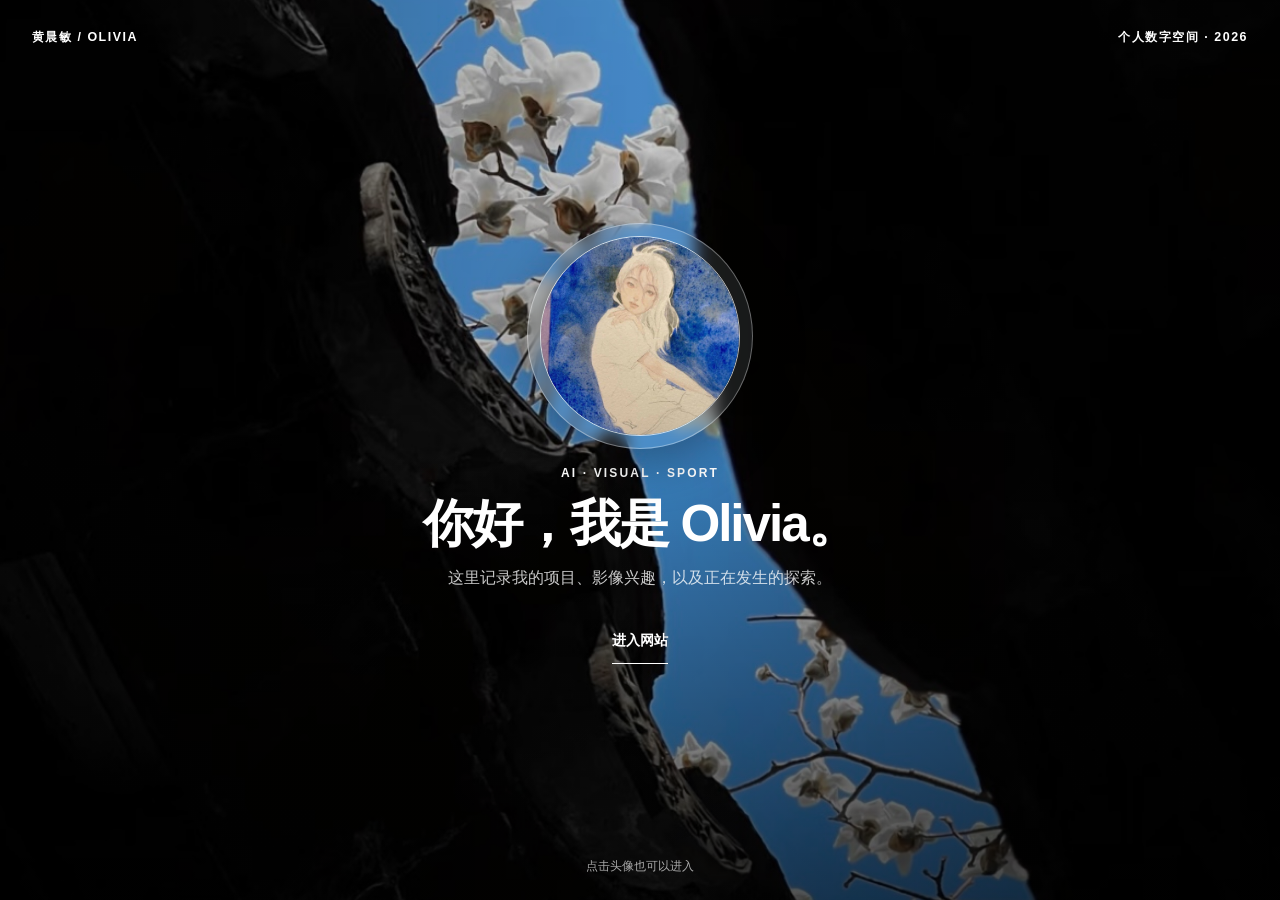
==== commit 6e1c1933: "Publish AI-focused multi-page portfolioi" ====
--- a/index.html
+++ b/index.html
@@ -1,43 +1,37 @@
-<!doctype html>
-<html lang="zh-CN">
-<head>
-  <meta charset="UTF-8">
-  <meta name="viewport" content="width=device-width, initial-scale=1.0">
-  <meta name="description" content="Olivia · 黄晨敏的个人数字世界，关于人工智能、视觉创作与运动文化。">
-  <meta name="theme-color" content="#050b13">
-  <title>Olivia · Digital World</title>
-  <link rel="icon" href="favicon.svg" type="image/svg+xml">
-  <link rel="stylesheet" href="styles.css">
-  <script src="script.js" defer></script>
-</head>
-<body class="landing-page">
-  <main class="landing" id="top">
-    <div class="landing-background" aria-hidden="true"></div>
-    <div class="landing-shade" aria-hidden="true"></div>
-
-    <p class="landing-edition">OLIVIA'S DIGITAL WORLD <span>© 2026</span></p>
-    <p class="landing-coordinate">AI · VISUAL · MOVEMENT</p>
-
-    <section class="landing-center" aria-labelledby="landing-title">
-      <a class="avatar-gateway" href="home.html" data-enter aria-label="点击头像进入 Olivia 的主页">
-        <span class="avatar-glass" aria-hidden="true"></span>
-        <img src="assets/olivia-avatar.jpg" alt="Olivia 的蓝色水彩头像">
-        <span class="avatar-ring" aria-hidden="true"></span>
-      </a>
-
-      <div class="landing-title-wrap">
-        <p class="landing-kicker">HUANG CHENMIN</p>
-        <h1 id="landing-title">OLIVIA</h1>
-        <p class="landing-intro">A creator between code, image and movement.</p>
-      </div>
-
-      <a class="enter-link" href="home.html" data-enter>
-        <span>ENTER</span>
-        <i aria-hidden="true"></i>
-      </a>
-    </section>
-
-    <p class="landing-hint">CLICK THE PORTRAIT TO ENTER</p>
-  </main>
-</body>
-</html>
+<!doctype html>
+<html lang="zh-CN">
+<head>
+  <meta charset="UTF-8">
+  <meta name="viewport" content="width=device-width, initial-scale=1.0">
+  <meta name="description" content="Olivia 黄晨敏的个人网站，记录人工智能、视觉创作与运动文化。">
+  <meta name="theme-color" content="#07111f">
+  <title>Olivia · 黄晨敏</title>
+  <link rel="icon" href="favicon.svg" type="image/svg+xml">
+  <link rel="stylesheet" href="styles.css">
+  <script src="script.js" defer></script>
+</head>
+<body class="intro-page">
+  <main class="intro-shell">
+    <div class="intro-bg" aria-hidden="true"></div>
+    <div class="intro-overlay" aria-hidden="true"></div>
+
+    <div class="intro-top">
+      <span>黄晨敏 / OLIVIA</span>
+      <span>个人数字空间 · 2026</span>
+    </div>
+
+    <section class="intro-content" aria-labelledby="intro-title">
+      <a class="intro-avatar" href="home.html" data-enter aria-label="点击头像进入网站">
+        <span class="avatar-frost" aria-hidden="true"></span>
+        <img src="assets/olivia-avatar.jpg" alt="Olivia 的水彩头像">
+      </a>
+      <p class="intro-en">AI · VISUAL · SPORT</p>
+      <h1 id="intro-title">你好，我是 Olivia。</h1>
+      <p class="intro-desc">这里记录我的项目、影像兴趣，以及正在发生的探索。</p>
+      <a class="text-button light" href="home.html" data-enter>进入网站</a>
+    </section>
+
+    <p class="intro-note">点击头像也可以进入</p>
+  </main>
+</body>
+</html>
--- a/styles.css
+++ b/styles.css
@@ -1,206 +1,194 @@
-@font-face {
-  font-family: "Olivia Display";
-  src: local("Arial Narrow");
-  font-display: swap;
-}
-
-:root {
-  --font-display: "Olivia Display", "Arial Narrow", "Helvetica Neue", Arial, sans-serif;
-  --font-body: Inter, "Helvetica Neue", "PingFang SC", "Microsoft YaHei", Arial, sans-serif;
-  --font-mono: "SFMono-Regular", Consolas, monospace;
-  --midnight: #07111f;
-  --deep-blue: #0b2a4a;
-  --ice: #dceeff;
-  --off-white: #f5f5f3;
-  --ink: #0a0a0a;
-  --white: #fff;
-  --line-dark: rgba(7, 17, 31, .18);
-  --max: 1440px;
-}
-
-* { box-sizing: border-box; }
-html { scroll-behavior: smooth; }
-body { margin: 0; font-family: var(--font-body); }
-body, button { font-size: 16px; }
-img { display: block; max-width: 100%; }
-a { color: inherit; text-decoration: none; }
-button { color: inherit; font: inherit; }
-p, h1, h2, h3 { margin-top: 0; }
-.skip-link { position: fixed; z-index: 200; left: 1rem; top: -5rem; background: var(--ice); color: var(--midnight); padding: .7rem 1rem; }
-.skip-link:focus { top: 1rem; }
-
-/* Landing */
-.landing-page { background: #02070c; color: var(--white); overflow: hidden; }
-.landing { min-height: 100svh; position: relative; display: grid; place-items: center; isolation: isolate; }
-.landing-background { position: absolute; z-index: -3; inset: -3%; background: url("assets/landing-background.jpg") center 44% / cover no-repeat; animation: slow-frame 18s ease-out both; }
-.landing-shade { position: absolute; z-index: -2; inset: 0; background: linear-gradient(180deg, rgba(1, 5, 10, .22), rgba(1, 5, 10, .08) 44%, rgba(1, 5, 10, .68)), radial-gradient(circle at center, rgba(4, 27, 48, .05), rgba(0, 0, 0, .52)); }
-.landing::after { content: ""; position: absolute; z-index: -1; inset: 0; border: 1px solid rgba(255, 255, 255, .12); margin: 18px; pointer-events: none; }
-.landing-edition, .landing-coordinate, .landing-hint { position: absolute; margin: 0; font: 600 clamp(.68rem, 1vw, .78rem)/1 var(--font-mono); letter-spacing: .16em; text-transform: uppercase; }
-.landing-edition { top: 2.3rem; left: 2.6rem; }
-.landing-edition span { color: rgba(255,255,255,.56); margin-left: .7rem; }
-.landing-coordinate { top: 2.3rem; right: 2.6rem; color: rgba(255,255,255,.76); }
-.landing-hint { bottom: 2.35rem; left: 50%; transform: translateX(-50%); color: rgba(255,255,255,.66); white-space: nowrap; }
-.landing-center { display: flex; flex-direction: column; align-items: center; text-align: center; padding: 6rem 1.5rem; }
-.avatar-gateway { position: relative; display: grid; place-items: center; width: clamp(176px, 17vw, 244px); aspect-ratio: 1; border-radius: 50%; outline: none; animation: enter-up 1s .1s both; }
-.avatar-glass { position: absolute; inset: -26px; border-radius: 50%; background: rgba(223, 240, 255, .13); border: 1px solid rgba(255, 255, 255, .38); box-shadow: inset 0 1px 0 rgba(255,255,255,.5), 0 28px 80px rgba(0,0,0,.46), 0 0 70px rgba(100,186,255,.16); backdrop-filter: blur(18px) saturate(140%); transition: transform .6s cubic-bezier(.2,.75,.2,1), background .6s ease; }
-.avatar-gateway img { width: 100%; height: 100%; object-fit: cover; border-radius: 50%; position: relative; z-index: 2; border: 1px solid rgba(255,255,255,.7); filter: saturate(.9) contrast(1.02); transition: transform .6s cubic-bezier(.2,.75,.2,1); }
-.avatar-ring { position: absolute; z-index: 3; inset: -9px; border-radius: 50%; border: 1px solid rgba(255,255,255,.46); }
-.avatar-gateway:hover img, .avatar-gateway:focus-visible img { transform: scale(.965); }
-.avatar-gateway:hover .avatar-glass, .avatar-gateway:focus-visible .avatar-glass { transform: scale(1.08); background: rgba(223, 240, 255, .2); }
-.landing-title-wrap { margin-top: 2.2rem; animation: enter-up 1s .35s both; }
-.landing-kicker { margin-bottom: .45rem; font: 600 .72rem/1 var(--font-mono); letter-spacing: .25em; }
-.landing-title-wrap h1 { margin-bottom: .5rem; font: 500 clamp(4.2rem, 10vw, 9.5rem)/.8 var(--font-display); letter-spacing: -.07em; }
-.landing-intro { margin-bottom: 0; color: rgba(255,255,255,.8); font-size: clamp(.9rem, 1.2vw, 1.05rem); letter-spacing: .025em; }
-.enter-link { margin-top: 2rem; display: flex; flex-direction: column; align-items: center; gap: .6rem; font: 700 .74rem/1 var(--font-mono); letter-spacing: .24em; animation: enter-up 1s .55s both; }
-.enter-link i { display: block; width: 1px; height: 38px; background: rgba(255,255,255,.7); transform-origin: top; transition: transform .35s ease; }
-.enter-link:hover i { transform: scaleY(1.5); }
-.landing-page.is-entering .landing-center { opacity: 0; transform: scale(.96); transition: opacity .45s ease, transform .45s ease; }
-.landing-page.is-entering .landing-background { transform: scale(1.05); filter: brightness(.35); transition: transform .6s ease, filter .6s ease; }
-
-/* Home shell */
-.home-page { background: var(--off-white); color: var(--midnight); overflow-x: hidden; }
-.glass-nav { position: fixed; z-index: 100; top: 18px; left: 50%; transform: translateX(-50%); width: min(calc(100% - 36px), 1400px); min-height: 64px; padding: .55rem .65rem .55rem 1rem; display: flex; align-items: center; justify-content: space-between; color: var(--white); background: rgba(5, 12, 22, .5); border: 1px solid rgba(255,255,255,.18); border-radius: 999px; backdrop-filter: blur(20px) saturate(130%); box-shadow: inset 0 1px rgba(255,255,255,.14), 0 12px 42px rgba(0,0,0,.12); transition: background .35s ease, top .35s ease; }
-.glass-nav.scrolled { top: 10px; background: rgba(5, 12, 22, .82); }
-.nav-identity { display: flex; align-items: center; gap: .72rem; font: 700 .8rem/1 var(--font-mono); letter-spacing: .16em; }
-.nav-identity img { width: 42px; height: 42px; border-radius: 50%; object-fit: cover; border: 1px solid rgba(255,255,255,.45); }
-.glass-nav nav { display: flex; align-items: center; gap: clamp(1.2rem, 2.3vw, 2.5rem); padding-right: .7rem; }
-.glass-nav nav a { font-size: .84rem; color: rgba(255,255,255,.78); transition: color .2s ease; }
-.glass-nav nav a:hover { color: var(--white); }
-.nav-exit { padding: .7rem 1.1rem; border-radius: 999px; background: rgba(255,255,255,.11); border: 1px solid rgba(255,255,255,.12); }
-.menu-toggle { display: none; border: 0; background: transparent; font: 700 .75rem/1 var(--font-mono); letter-spacing: .13em; }
-
-.home-hero { position: relative; min-height: 100svh; padding: clamp(9rem, 14vw, 13rem) max(1.5rem, calc((100vw - var(--max))/2 + 2rem)) 4rem; display: flex; flex-direction: column; justify-content: space-between; overflow: hidden; color: var(--white); background: var(--midnight); }
-.home-hero::before { content: ""; position: absolute; width: min(56vw, 820px); aspect-ratio: 1; right: -14vw; top: -21vw; border-radius: 50%; background: radial-gradient(circle, rgba(55,142,212,.29), rgba(7,17,31,0) 68%); }
-.hero-index { position: absolute; right: max(1.5rem, calc((100vw - var(--max))/2 + 2rem)); top: 8rem; font: 600 .72rem/1 var(--font-mono); letter-spacing: .16em; color: rgba(255,255,255,.48); }
-.eyebrow, .editorial-heading > p, .about-statement > p, .contact > p { font: 700 .74rem/1.2 var(--font-mono); letter-spacing: .18em; text-transform: uppercase; }
-.hero-main { position: relative; z-index: 2; margin-top: auto; }
-.hero-main h1 { max-width: 1180px; margin-bottom: 3rem; font: 500 clamp(4.4rem, 10.4vw, 10rem)/.82 var(--font-display); letter-spacing: -.075em; }
-.hero-main h1 span { color: var(--ice); }
-.hero-foot { position: relative; z-index: 2; margin-left: auto; width: min(100%, 470px); display: flex; flex-direction: column; align-items: flex-start; }
-.hero-foot p { color: rgba(255,255,255,.7); font-size: clamp(1rem, 1.5vw, 1.3rem); line-height: 1.55; }
-.hero-foot a { margin-top: 1rem; padding-bottom: .4rem; border-bottom: 1px solid rgba(255,255,255,.5); font: 700 .75rem/1 var(--font-mono); letter-spacing: .15em; }
-.hero-line { position: absolute; left: 0; right: 0; bottom: 0; height: 1px; background: linear-gradient(90deg, transparent, rgba(220,238,255,.5), transparent); }
-
-.worlds, .work, .about { max-width: var(--max); margin: 0 auto; padding: clamp(7rem, 12vw, 12rem) 2rem; }
-.editorial-heading { display: grid; grid-template-columns: .45fr 1.55fr; align-items: start; gap: 2rem; margin-bottom: clamp(5rem, 10vw, 9rem); }
-.editorial-heading h2, .about-statement h2 { margin: 0; font: 500 clamp(4rem, 9.6vw, 9rem)/.84 var(--font-display); letter-spacing: -.075em; }
-.world { min-height: clamp(500px, 72vw, 780px); position: relative; overflow: hidden; margin-bottom: 2rem; }
-.world-number { font: 600 .8rem/1 var(--font-mono); }
-.world-label { font: 600 .72rem/1.3 var(--font-mono); letter-spacing: .13em; }
-.world h3 { font: 500 clamp(4rem, 11vw, 10rem)/.82 var(--font-display); letter-spacing: -.07em; margin-bottom: 1rem; }
-.world p:not(.world-label) { max-width: 420px; font-size: clamp(1rem, 1.5vw, 1.2rem); line-height: 1.6; }
-.world a { display: inline-block; margin-top: 1.5rem; padding-bottom: .4rem; font: 700 .74rem/1 var(--font-mono); letter-spacing: .14em; border-bottom: 1px solid currentColor; }
-.world-intelligence { padding: clamp(2rem, 6vw, 6rem); display: grid; grid-template-columns: .35fr 1.65fr; align-items: end; color: var(--ice); background: var(--deep-blue); }
-.world-vision { color: var(--white); }
-.world-image { position: absolute; inset: 0; background: linear-gradient(90deg, rgba(3,10,16,.18), rgba(3,10,16,.56)), url("assets/landing-background.jpg") center 48% / cover no-repeat; transition: transform .9s cubic-bezier(.2,.75,.2,1); }
-.world-vision:hover .world-image { transform: scale(1.02); }
-.world-copy { position: absolute; inset: auto clamp(2rem, 6vw, 6rem) clamp(2rem, 6vw, 5rem); z-index: 2; }
-.world-copy .world-number { display: block; margin-bottom: clamp(5rem, 12vw, 9rem); }
-.world-movement { color: var(--midnight); background: var(--ice); border: 1px solid rgba(7,17,31,.1); }
-.movement-word { position: absolute; top: 50%; left: 50%; transform: translate(-50%,-54%); font: 500 clamp(13rem, 39vw, 38rem)/.7 var(--font-display); letter-spacing: -.1em; color: rgba(7,17,31,.06); white-space: nowrap; }
-
-.work { max-width: none; color: var(--white); background: var(--midnight); padding-inline: max(2rem, calc((100vw - var(--max))/2 + 2rem)); }
-.project-list { display: grid; grid-template-columns: repeat(2, minmax(0, 1fr)); gap: 1.25rem; }
-.project { min-height: 620px; display: grid; grid-template-rows: 1.15fr .85fr; overflow: hidden; background: #0a1828; border: 1px solid rgba(255,255,255,.12); }
-.project-featured { grid-column: span 2; min-height: 780px; grid-template-columns: 1.25fr .75fr; grid-template-rows: 1fr; }
-.project-visual { min-height: 320px; overflow: hidden; position: relative; }
-.project-visual img { width: 100%; height: 100%; object-fit: cover; opacity: .82; filter: saturate(.72) contrast(1.07); transition: transform .7s cubic-bezier(.2,.75,.2,1), opacity .4s ease; }
-.project:hover .project-visual img { transform: scale(1.03); opacity: .95; }
-.project-video { display: flex; flex-direction: column; justify-content: space-between; padding: clamp(2rem, 5vw, 5rem); background: radial-gradient(circle at 45% 45%, rgba(65,156,226,.28), transparent 36%), linear-gradient(145deg, #07111f, #0b2a4a); }
-.project-video span { font: 700 .7rem/1 var(--font-mono); letter-spacing: .18em; color: rgba(220,238,255,.72); }
-.waveform { height: 180px; background: url("data:image/svg+xml,%3Csvg xmlns='http://www.w3.org/2000/svg' width='800' height='180' viewBox='0 0 800 180'%3E%3Cpath d='M0 90 L20 90 30 50 44 130 58 72 74 100 90 90 114 90 128 26 146 154 162 62 182 118 202 90 230 90 246 44 266 138 286 20 310 156 334 74 352 104 372 90 400 90 418 35 438 147 460 66 482 124 504 90 530 90 550 48 570 132 592 28 616 152 642 70 664 108 686 90 712 90 730 54 748 126 768 90 800 90' fill='none' stroke='%23dceeff' stroke-width='2'/%3E%3C/svg%3E") center / contain no-repeat; filter: drop-shadow(0 0 16px rgba(220,238,255,.32)); }
-.project-copy { padding: clamp(2rem, 5vw, 4.5rem); display: flex; flex-direction: column; justify-content: center; }
-.project-no { font: 700 .7rem/1.4 var(--font-mono); letter-spacing: .15em; color: #8fbee4; }
-.project-copy h3 { margin: 1.6rem 0; font: 500 clamp(2.6rem, 5.4vw, 5.2rem)/.88 var(--font-display); letter-spacing: -.06em; }
-.project-copy > p:not(.project-no) { max-width: 520px; color: rgba(255,255,255,.64); line-height: 1.7; }
-.project-copy ul { display: flex; flex-wrap: wrap; gap: .55rem; list-style: none; padding: 0; margin: auto 0 0; }
-.project-copy li { padding: .42rem .7rem; border: 1px solid rgba(255,255,255,.16); border-radius: 999px; color: rgba(255,255,255,.68); font: 600 .68rem/1 var(--font-mono); }
-.project-compact { min-height: 660px; }
-.project-mark { position: relative; min-height: 300px; background: linear-gradient(rgba(220,238,255,.06) 1px, transparent 1px), linear-gradient(90deg, rgba(220,238,255,.06) 1px, transparent 1px), #081421; background-size: 36px 36px; }
-.detect-box { position: absolute; left: 27%; top: 21%; width: 42%; height: 58%; border: 1px solid #92cfff; color: #92cfff; padding: .5rem; font: 700 .65rem/1 var(--font-mono); box-shadow: 0 0 30px rgba(102,181,242,.12); }
-.project-light { color: var(--midnight); background: var(--ice); }
-.project-light .project-no, .project-light .project-copy > p:not(.project-no), .project-light .project-copy li { color: rgba(7,17,31,.66); }
-.project-light .project-copy li { border-color: rgba(7,17,31,.18); }
-.digit-field { min-height: 300px; display: flex; align-items: center; justify-content: center; gap: clamp(1rem, 3vw, 2.5rem); color: rgba(7,17,31,.24); font: 500 clamp(4rem, 8vw, 8rem)/1 var(--font-mono); }
-.digit-field strong { color: var(--deep-blue); font-size: 1.18em; }
-
-.about { padding-bottom: clamp(8rem, 14vw, 14rem); }
-.about-statement { display: grid; grid-template-columns: .45fr 1.55fr; gap: 2rem; margin-bottom: 7rem; }
-.about-grid { display: grid; grid-template-columns: 1fr 1fr; gap: clamp(3rem, 9vw, 9rem); }
-.about-copy .lead { font-size: clamp(1.65rem, 3vw, 2.8rem); line-height: 1.3; letter-spacing: -.03em; }
-.about-copy > p:not(.lead) { max-width: 650px; color: rgba(7,17,31,.65); line-height: 1.8; }
-.capabilities { border-top: 1px solid var(--line-dark); }
-.capabilities div { padding: 1.6rem 0; border-bottom: 1px solid var(--line-dark); }
-.capabilities span { font: 700 .7rem/1 var(--font-mono); letter-spacing: .14em; color: #3b6f99; }
-.capabilities p { margin: .75rem 0 0; font-size: 1.05rem; }
-
-.contact { min-height: 90svh; padding: clamp(7rem, 12vw, 12rem) max(2rem, calc((100vw - var(--max))/2 + 2rem)); display: flex; flex-direction: column; justify-content: center; color: var(--ice); background: var(--deep-blue); }
-.contact h2 { margin: 2rem 0 4rem; font: 500 clamp(4.5rem, 12vw, 11rem)/.8 var(--font-display); letter-spacing: -.08em; }
-.contact-link { align-self: flex-start; padding-bottom: .5rem; border-bottom: 1px solid currentColor; font: 700 .76rem/1 var(--font-mono); letter-spacing: .16em; }
-footer { padding: 3rem max(2rem, calc((100vw - var(--max))/2 + 2rem)); display: grid; grid-template-columns: 1fr auto auto; gap: 2rem; align-items: end; color: rgba(255,255,255,.58); background: #050b13; font-size: .78rem; }
-footer strong, footer span { display: block; }
-footer strong { color: var(--white); letter-spacing: .12em; }
-footer span { margin-top: .4rem; }
-footer div:nth-child(2) { display: flex; gap: 1.4rem; }
-footer p { margin: 0; }
-
-.reveal { opacity: 0; transform: translateY(34px); transition: opacity .8s ease, transform .8s cubic-bezier(.2,.75,.2,1); }
-.reveal.is-visible { opacity: 1; transform: none; }
-@keyframes slow-frame { from { transform: scale(1.07); } to { transform: scale(1); } }
-@keyframes enter-up { from { opacity: 0; transform: translateY(22px); } to { opacity: 1; transform: none; } }
-
-@media (max-width: 980px) {
-  .hero-main h1 { font-size: clamp(4rem, 12.5vw, 7rem); }
-  .editorial-heading, .about-statement { grid-template-columns: 1fr; }
-  .editorial-heading h2, .about-statement h2 { margin-left: 14%; }
-  .world { min-height: 650px; }
-  .project-featured { grid-template-columns: 1fr; grid-template-rows: 1fr auto; }
-  .project-list { grid-template-columns: 1fr; }
-  .project-featured { grid-column: auto; }
-  .project { min-height: 0; }
-  .about-grid { grid-template-columns: 1fr; }
-}
-
-@media (max-width: 720px) {
-  .landing::after { margin: 10px; }
-  .landing-background { background-position: 47% 50%; }
-  .landing-edition { top: 1.6rem; left: 1.5rem; }
-  .landing-edition span, .landing-coordinate { display: none; }
-  .landing-hint { bottom: 1.6rem; }
-  .avatar-gateway { width: min(52vw, 210px); }
-  .avatar-glass { inset: -18px; }
-  .landing-title-wrap h1 { font-size: clamp(4rem, 22vw, 6rem); }
-  .landing-intro { max-width: 280px; line-height: 1.5; }
-  .glass-nav { top: 10px; min-height: 58px; border-radius: 28px; padding: .45rem .8rem; }
-  .nav-identity img { width: 38px; height: 38px; }
-  .menu-toggle { display: block; }
-  .glass-nav nav { display: none; position: absolute; top: 66px; left: 0; right: 0; flex-direction: column; align-items: stretch; padding: .85rem; gap: .2rem; border: 1px solid rgba(255,255,255,.16); border-radius: 22px; background: rgba(5,12,22,.94); backdrop-filter: blur(20px); }
-  .glass-nav nav.open { display: flex; }
-  .glass-nav nav a { padding: .9rem 1rem; }
-  .hero-index { top: 7.1rem; right: 1.5rem; }
-  .home-hero { min-height: 820px; padding: 10rem 1.5rem 3rem; }
-  .hero-main h1 { font-size: clamp(3.65rem, 17.6vw, 5.4rem); line-height: .84; }
-  .hero-foot { width: 100%; }
-  .worlds, .about { padding-inline: 1rem; }
-  .work { padding-inline: 1rem; }
-  .editorial-heading h2, .about-statement h2 { margin-left: 0; font-size: clamp(3.8rem, 18vw, 6rem); }
-  .world { min-height: 620px; margin-bottom: 1rem; }
-  .world-intelligence { grid-template-columns: 1fr; align-content: end; gap: 7rem; padding: 2rem; }
-  .world-copy { inset: auto 2rem 2.4rem; }
-  .world-copy .world-number { margin-bottom: 8rem; }
-  .world h3 { font-size: clamp(3.8rem, 19vw, 6rem); }
-  .world-image { background-position: 49% 50%; }
-  .project-copy { padding: 2rem 1.4rem 2.4rem; min-height: 360px; }
-  .project-copy h3 { font-size: clamp(2.8rem, 14vw, 4.5rem); }
-  .project-video, .project-visual, .project-mark, .digit-field { min-height: 320px; }
-  .about-statement { margin-bottom: 4rem; }
-  .contact { padding-inline: 1.5rem; min-height: 760px; }
-  .contact h2 { font-size: clamp(4rem, 19vw, 6rem); }
-  footer { grid-template-columns: 1fr; align-items: start; }
-}
-
-@media (prefers-reduced-motion: reduce) {
-  html { scroll-behavior: auto; }
-  *, *::before, *::after { animation-duration: .01ms !important; animation-iteration-count: 1 !important; transition-duration: .01ms !important; }
-  .reveal { opacity: 1; transform: none; }
-}
+:root {
+  --ink: #101114;
+  --paper: #f4f4f1;
+  --white: #fff;
+  --navy: #07111f;
+  --blue: #0b2a4a;
+  --ice: #dceeff;
+  --gray: #686a70;
+  --line: rgba(16, 17, 20, .16);
+  --page: 1240px;
+  --font: Arial, "Helvetica Neue", "PingFang SC", "Microsoft YaHei", sans-serif;
+}
+
+* { box-sizing: border-box; }
+html { scroll-behavior: smooth; }
+body { margin: 0; color: var(--ink); background: var(--paper); font-family: var(--font); font-size: 16px; line-height: 1.65; }
+img { display: block; width: 100%; }
+a { color: inherit; text-decoration: none; }
+button { color: inherit; font: inherit; }
+h1, h2, h3, p { margin-top: 0; }
+.page-width { width: min(calc(100% - 48px), var(--page)); margin-inline: auto; }
+.skip-link { position: fixed; z-index: 1000; left: 1rem; top: -5rem; padding: .7rem 1rem; background: var(--ink); color: var(--white); }
+.skip-link:focus { top: 1rem; }
+
+/* 入口页 */
+.intro-page { overflow: hidden; color: var(--white); background: #02060a; }
+.intro-shell { min-height: 100svh; position: relative; display: grid; place-items: center; isolation: isolate; }
+.intro-bg { position: absolute; inset: 0; z-index: -2; background: url("assets/landing-background.jpg") center 48% / cover no-repeat; animation: intro-scale 14s ease-out both; }
+.intro-overlay { position: absolute; inset: 0; z-index: -1; background: linear-gradient(90deg, rgba(0,0,0,.45), rgba(0,0,0,.18) 50%, rgba(0,0,0,.52)), linear-gradient(0deg, rgba(0,0,0,.55), transparent 52%); }
+.intro-top { position: absolute; top: 0; left: 0; right: 0; display: flex; justify-content: space-between; padding: 1.7rem 2rem; font-size: .78rem; font-weight: 700; letter-spacing: .12em; }
+.intro-content { width: min(90%, 600px); padding: 5rem 1rem; display: flex; flex-direction: column; align-items: center; text-align: center; }
+.intro-avatar { position: relative; width: clamp(150px, 16vw, 200px); aspect-ratio: 1; display: grid; place-items: center; border-radius: 50%; }
+.intro-avatar img { position: relative; z-index: 2; height: 100%; object-fit: cover; border-radius: 50%; border: 1px solid rgba(255,255,255,.72); transition: transform .35s ease; }
+.avatar-frost { position: absolute; inset: -13px; border-radius: 50%; background: rgba(225,241,255,.1); border: 1px solid rgba(255,255,255,.35); box-shadow: 0 12px 50px rgba(0,0,0,.35); backdrop-filter: blur(8px); }
+.intro-avatar:hover img, .intro-avatar:focus-visible img { transform: scale(.97); }
+.intro-en { margin: 1.8rem 0 .65rem; font-size: .75rem; font-weight: 700; letter-spacing: .18em; }
+.intro-content h1 { margin-bottom: .8rem; font-size: clamp(2rem, 4vw, 3.25rem); line-height: 1.12; letter-spacing: -.04em; }
+.intro-desc { max-width: 440px; margin-bottom: 1.7rem; color: rgba(255,255,255,.78); }
+.intro-note { position: absolute; bottom: 1.5rem; margin: 0; font-size: .76rem; color: rgba(255,255,255,.65); }
+.intro-page.is-entering .intro-content { opacity: 0; transform: scale(.98); transition: opacity .4s ease, transform .4s ease; }
+
+/* 全局导航 */
+.site-header { position: sticky; top: 0; z-index: 100; min-height: 72px; display: flex; align-items: center; justify-content: space-between; padding: 0 max(24px, calc((100vw - var(--page))/2)); color: var(--ink); background: rgba(244,244,241,.96); border-bottom: 1px solid var(--line); backdrop-filter: blur(10px); }
+.site-logo { display: flex; align-items: center; gap: .7rem; font-size: .92rem; font-weight: 700; letter-spacing: .04em; }
+.site-logo span { width: 34px; height: 34px; display: grid; place-items: center; color: var(--white); background: var(--ink); border-radius: 50%; }
+.site-header nav { display: flex; gap: 2.2rem; align-items: center; }
+.site-header nav a { position: relative; padding: 1.55rem 0; color: #5a5c61; font-size: .9rem; }
+.site-header nav a:hover, .site-header nav a.active { color: var(--ink); }
+.site-header nav a.active::after { content: ""; position: absolute; left: 0; right: 0; bottom: 0; height: 3px; background: var(--ink); }
+.menu-button { display: none; border: 0; background: transparent; font-size: .88rem; font-weight: 700; }
+
+/* 按钮和标题 */
+.kicker, .section-index { margin-bottom: 1rem; font-size: .76rem; font-weight: 700; letter-spacing: .12em; text-transform: uppercase; }
+.solid-button, .text-button { min-height: 46px; display: inline-flex; align-items: center; justify-content: center; font-size: .9rem; font-weight: 700; }
+.solid-button { padding: .7rem 1.35rem; color: var(--white); background: var(--ink); border: 1px solid var(--ink); }
+.solid-button:hover { color: var(--ink); background: transparent; }
+.text-button { border-bottom: 1px solid currentColor; }
+.text-button.light { color: var(--white); }
+.button-row { display: flex; align-items: center; gap: 1.5rem; flex-wrap: wrap; }
+
+/* 我的世界 */
+.home-lead { min-height: calc(100svh - 72px); display: grid; grid-template-columns: .9fr 1.1fr; gap: clamp(2rem, 6vw, 6rem); align-items: center; padding-block: clamp(3.5rem, 8vw, 7rem); }
+.home-lead-copy h1 { margin-bottom: 1.4rem; font-size: clamp(2.8rem, 5vw, 4.4rem); line-height: 1.05; letter-spacing: -.055em; }
+.home-lead-copy h1 em { color: var(--blue); font-style: normal; }
+.identity-line { display: inline-block; margin-bottom: .85rem; padding: .45rem .7rem; color: var(--white); background: var(--blue); font-size: .78rem; font-weight: 700; letter-spacing: .08em; }
+.lead-copy { max-width: 540px; margin-bottom: 2rem; color: #4f5156; font-size: clamp(1.05rem, 1.55vw, 1.28rem); }
+.home-lead-image { margin: 0; align-self: stretch; min-height: 560px; overflow: hidden; position: relative; }
+.home-lead-image img { height: 100%; object-fit: cover; object-position: center 48%; transition: transform .7s ease; }
+.home-lead-image:hover img { transform: scale(1.015); }
+.home-lead-image figcaption { position: absolute; left: 1rem; bottom: 1rem; padding: .55rem .75rem; color: var(--white); background: rgba(0,0,0,.66); font-size: .74rem; }
+.home-note { padding-block: clamp(6rem, 10vw, 10rem); border-top: 1px solid var(--line); display: grid; grid-template-columns: .45fr 1.2fr .7fr; gap: 2.5rem; align-items: start; }
+.home-note h2 { margin: 0; font-size: clamp(2rem, 3.6vw, 3.2rem); line-height: 1.2; letter-spacing: -.04em; }
+.home-note > p:last-child { color: var(--gray); }
+.pathways { padding-bottom: clamp(7rem, 11vw, 11rem); }
+.section-title { margin-bottom: 3rem; display: grid; grid-template-columns: .45fr 1.55fr; gap: 2rem; }
+.section-title h2 { margin: 0; font-size: clamp(2rem, 3.6vw, 3.2rem); line-height: 1.15; }
+.path-list { border-top: 1px solid var(--line); }
+.path-item { display: grid; grid-template-columns: 80px 1fr auto; align-items: center; gap: 1rem; padding: 1.7rem .25rem; border-bottom: 1px solid var(--line); transition: padding .25s ease, background .25s ease; }
+.path-item:hover { padding-inline: 1rem; background: var(--white); }
+.path-item > span { color: var(--gray); font-size: .78rem; }
+.path-item h3 { margin-bottom: .25rem; font-size: 1.5rem; }
+.path-item p { margin: 0; color: var(--gray); }
+.path-item b { font-size: .85rem; }
+
+/* 项目目录 */
+.page-intro { padding-block: clamp(5rem, 9vw, 8rem); display: grid; grid-template-columns: .45fr 1.1fr .7fr; gap: 2rem; align-items: end; border-bottom: 1px solid var(--line); }
+.page-intro .kicker { align-self: start; }
+.page-intro h1 { margin: 0; font-size: clamp(3rem, 5.4vw, 4.6rem); line-height: 1.05; letter-spacing: -.05em; }
+.page-intro > p:last-child { margin: 0; color: var(--gray); }
+.project-directory { padding-block: clamp(4rem, 8vw, 7rem); display: grid; gap: 1.5rem; }
+.directory-card { min-height: 430px; display: grid; grid-template-columns: 1.15fr .85fr; overflow: hidden; border: 1px solid var(--line); background: var(--white); }
+.directory-card.dark { color: var(--white); background: var(--navy); }
+.directory-card.blue { color: var(--white); background: var(--blue); }
+.directory-card.pale { color: var(--ink); background: var(--ice); }
+.card-art { min-height: 360px; overflow: hidden; position: relative; }
+.card-art > img { height: 100%; object-fit: cover; filter: saturate(.78); transition: transform .55s ease; }
+.directory-card:hover .card-art > img { transform: scale(1.02); }
+.card-copy { padding: clamp(2rem, 5vw, 4rem); display: flex; flex-direction: column; justify-content: center; }
+.card-copy > p { font-size: .74rem; font-weight: 700; letter-spacing: .1em; }
+.card-copy h2 { margin: 1rem 0; font-size: clamp(1.9rem, 3vw, 2.55rem); line-height: 1.12; letter-spacing: -.035em; }
+.card-copy > span { color: currentColor; opacity: .68; }
+.card-copy > b { margin-top: auto; padding-top: 3rem; font-size: .84rem; }
+.video-art { display: flex; align-items: center; justify-content: center; gap: clamp(.55rem, 2vw, 1.3rem); background: radial-gradient(circle, rgba(87,173,238,.22), transparent 45%), var(--navy); }
+.video-art i { width: 3px; height: 28%; background: var(--ice); opacity: .6; }
+.video-art i:nth-child(2), .video-art i:nth-child(4) { height: 58%; }.video-art i:nth-child(3) { height: 82%; }
+.detection-art { background-image: linear-gradient(rgba(255,255,255,.07) 1px, transparent 1px), linear-gradient(90deg, rgba(255,255,255,.07) 1px, transparent 1px); background-size: 42px 42px; }
+.detection-art i { position: absolute; padding: .35rem; border: 1px solid rgba(255,255,255,.7); font-size: .7rem; font-style: normal; }
+.detection-art i:first-child { width: 33%; height: 43%; left: 22%; top: 18%; }.detection-art i:last-child { width: 27%; height: 35%; right: 15%; bottom: 15%; }
+.digit-art { display: flex; align-items: center; justify-content: center; gap: 2rem; font: 400 clamp(4rem, 10vw, 8rem)/1 "Courier New", monospace; }
+.digit-art span { opacity: .3; }.digit-art span:nth-child(2) { opacity: 1; color: var(--blue); }
+
+/* 关于我 */
+.about-hero { min-height: calc(100svh - 72px); display: grid; grid-template-columns: .75fr 1.25fr; gap: clamp(3rem, 8vw, 8rem); align-items: center; padding-block: clamp(4rem, 8vw, 7rem); }
+.about-portrait { max-width: 430px; }
+.about-portrait img { aspect-ratio: 1; object-fit: cover; border-radius: 50%; }
+.about-hero-copy h1 { max-width: 700px; margin: 1rem 0 1.5rem; font-size: clamp(2.7rem, 4.8vw, 4.1rem); line-height: 1.1; letter-spacing: -.045em; }
+.about-hero-copy > p:last-child { max-width: 650px; color: var(--gray); font-size: 1.15rem; }
+.about-content { padding-bottom: clamp(6rem, 10vw, 10rem); border-top: 1px solid var(--line); }
+.about-article { display: grid; grid-template-columns: 100px .7fr; gap: 2rem; padding: 3rem 0; border-bottom: 1px solid var(--line); }
+.about-article > span { color: var(--gray); font-size: .78rem; }
+.about-article h2 { margin-bottom: .8rem; font-size: clamp(1.8rem, 3vw, 2.6rem); }
+.about-article p { max-width: 680px; margin: 0; color: var(--gray); }
+.career-focus { margin-bottom: clamp(5rem, 8vw, 8rem); padding: clamp(2rem, 5vw, 4rem); display: grid; grid-template-columns: .8fr 1.2fr; gap: 2rem 4rem; color: var(--white); background: var(--navy); }
+.career-focus h2 { margin-bottom: 0; font-size: clamp(2rem, 3.6vw, 3.2rem); line-height: 1.15; }
+.career-focus > p { grid-column: 2; max-width: 630px; margin: 0; color: rgba(255,255,255,.68); }
+.focus-list { display: flex; flex-wrap: wrap; align-content: flex-start; gap: .6rem; }
+.focus-list span { padding: .55rem .75rem; border: 1px solid rgba(255,255,255,.24); font-size: .84rem; }
+.practice-section { padding-bottom: clamp(6rem, 10vw, 9rem); }
+.practice-section .section-title { align-items: start; }
+.practice-section .section-title h2 { margin-bottom: .8rem; }
+.practice-section .section-title > div > p { max-width: 650px; margin: 0; color: var(--gray); }
+.practice-placeholder-grid { display: grid; grid-template-columns: 1fr 1fr; gap: 1rem; }
+.practice-placeholder { min-height: 210px; padding: 1.5rem; display: flex; flex-direction: column; justify-content: space-between; border: 1px solid var(--line); background: var(--white); }
+.practice-placeholder > span { color: var(--gray); font-size: .76rem; }
+.practice-placeholder b { font-size: 1.25rem; }.practice-placeholder p { margin: .3rem 0 0; color: var(--gray); }
+.about-cta { margin-bottom: clamp(6rem, 10vw, 10rem); padding: clamp(3rem, 6vw, 5rem); display: flex; align-items: center; justify-content: space-between; gap: 2rem; color: var(--white); background: var(--blue); }
+.about-cta p { margin: 0; font-size: clamp(1.6rem, 3vw, 2.6rem); font-weight: 700; }
+.about-cta .solid-button { color: var(--ink); background: var(--white); border-color: var(--white); }
+
+/* 项目详情 */
+.project-hero { position: relative; min-height: 620px; overflow: hidden; display: flex; align-items: flex-end; padding-block: 6rem; }
+.project-hero > .page-width { position: relative; z-index: 3; }
+.project-hero-dark, .project-hero-blue { color: var(--white); }.project-hero-dark { background: var(--navy); }.project-hero-blue { background: var(--blue); }.project-hero-pale { background: var(--ice); }
+.back-link { display: inline-block; margin-bottom: 5rem; font-size: .84rem; border-bottom: 1px solid currentColor; }
+.project-hero h1 { max-width: 850px; margin: 1rem 0; font-size: clamp(3rem, 5.4vw, 4.7rem); line-height: 1.06; letter-spacing: -.045em; }
+.project-hero > .page-width > p:last-child { max-width: 650px; margin-bottom: 0; font-size: 1.14rem; opacity: .74; }
+.project-hero-image { color: var(--white); background: var(--ink); }
+.project-hero-photo { position: absolute; inset: 0; }.project-hero-photo::after { content: ""; position: absolute; inset: 0; background: linear-gradient(90deg, rgba(0,0,0,.78), rgba(0,0,0,.24)); }
+.project-hero-photo img { height: 100%; object-fit: cover; opacity: .76; }
+.detail-wave { position: absolute; right: 6%; top: 15%; bottom: 15%; width: 36%; display: flex; justify-content: center; align-items: center; gap: 1.2rem; opacity: .35; }
+.detail-wave i { width: 2px; height: 24%; background: var(--ice); }.detail-wave i:nth-child(2), .detail-wave i:nth-child(6) { height: 52%; }.detail-wave i:nth-child(3), .detail-wave i:nth-child(5) { height: 74%; }.detail-wave i:nth-child(4) { height: 94%; }
+.detail-detection i { position: absolute; padding: .5rem; border: 1px solid rgba(255,255,255,.55); color: rgba(255,255,255,.7); font-size: .72rem; font-style: normal; }.detail-detection i:nth-child(1) { width: 22%; height: 36%; right: 9%; top: 15%; }.detail-detection i:nth-child(2) { width: 16%; height: 30%; right: 33%; bottom: 12%; }.detail-detection i:nth-child(3) { width: 12%; height: 16%; right: 22%; bottom: 20%; }
+.detail-digits { position: absolute; right: 4%; top: 10%; bottom: 10%; display: flex; align-items: center; gap: 2rem; font: 400 clamp(4rem, 11vw, 10rem)/1 "Courier New", monospace; color: rgba(7,17,31,.13); }.detail-digits strong { color: var(--blue); }
+.project-content { display: grid; grid-template-columns: .42fr 1fr; gap: clamp(3rem, 8vw, 8rem); padding-block: clamp(5rem, 9vw, 9rem); }
+.project-meta { border-top: 1px solid var(--line); }
+.project-meta div { padding: 1rem 0; border-bottom: 1px solid var(--line); }.project-meta span, .project-meta b { display: block; }.project-meta span { margin-bottom: .3rem; color: var(--gray); font-size: .76rem; }.project-meta b { font-size: .92rem; }
+.project-story { max-width: 800px; }.project-story h2 { margin: 1rem 0 1.5rem; font-size: clamp(2rem, 4vw, 3.4rem); line-height: 1.16; letter-spacing: -.04em; }.project-story > p:not(.section-index) { color: var(--gray); font-size: 1.08rem; line-height: 1.9; }.project-story hr { margin: 4rem 0; border: 0; border-top: 1px solid var(--line); }
+.story-grid { display: grid; grid-template-columns: 1fr 1fr; gap: 3rem; }.story-grid h3 { font-size: 1.15rem; }.story-grid p { color: var(--gray); }
+.project-next { margin-bottom: clamp(6rem, 10vw, 10rem); border-top: 1px solid var(--line); border-bottom: 1px solid var(--line); }.project-next a { padding: 2.2rem 0; display: flex; justify-content: space-between; align-items: center; gap: 1rem; }.project-next span { color: var(--gray); font-size: .78rem; }.project-next b { font-size: clamp(1.2rem, 2vw, 1.7rem); }
+
+/* 页脚和动画 */
+.site-footer { padding: 3rem max(24px, calc((100vw - var(--page))/2)); display: grid; grid-template-columns: 1fr auto auto; gap: 2rem; align-items: end; color: rgba(255,255,255,.64); background: var(--ink); font-size: .8rem; }
+.site-footer strong, .site-footer span { display: block; }.site-footer strong { color: var(--white); letter-spacing: .1em; }.site-footer div:nth-child(2) { display: flex; gap: 1.4rem; }.site-footer p { margin: 0; }
+.reveal { opacity: 0; transform: translateY(18px); transition: opacity .65s ease, transform .65s ease; }.reveal.is-visible { opacity: 1; transform: none; }
+@keyframes intro-scale { from { transform: scale(1.04); } to { transform: scale(1); } }
+
+@media (max-width: 900px) {
+  .home-lead, .about-hero { grid-template-columns: 1fr; }
+  .home-lead { padding-top: 5rem; }.home-lead-image { min-height: 520px; }
+  .home-note, .page-intro { grid-template-columns: 1fr; }.home-note h2 { max-width: 720px; }.home-note > p:last-child { max-width: 640px; }
+  .section-title { grid-template-columns: 1fr; }
+  .directory-card { grid-template-columns: 1fr; }.card-copy { min-height: 330px; }
+  .about-portrait { max-width: 320px; }.about-hero { min-height: auto; }
+  .project-content { grid-template-columns: 1fr; }.project-meta { max-width: 520px; }
+}
+
+@media (max-width: 680px) {
+  .page-width { width: min(calc(100% - 32px), var(--page)); }
+  .intro-top { padding: 1.25rem 1rem; }.intro-top span:last-child { display: none; }.intro-content h1 { font-size: 2.25rem; }.intro-desc { max-width: 300px; }
+  .site-header { min-height: 62px; padding-inline: 16px; }.site-logo span { width: 32px; height: 32px; }.menu-button { display: block; }
+  .site-header nav { display: none; position: absolute; top: 62px; left: 0; right: 0; flex-direction: column; gap: 0; align-items: stretch; padding: .6rem 1rem 1rem; background: var(--paper); border-bottom: 1px solid var(--line); }.site-header nav.open { display: flex; }.site-header nav a { padding: .85rem 0; }.site-header nav a.active::after { display: none; }
+  .home-lead { min-height: auto; padding-block: 4rem; }.home-lead-copy h1 { font-size: clamp(2.8rem, 14vw, 4.2rem); }.home-lead-image { min-height: 430px; }
+  .home-note { padding-block: 5rem; }.pathways { padding-bottom: 6rem; }.path-item { grid-template-columns: 48px 1fr auto; }.path-item h3 { font-size: 1.25rem; }.path-item p { font-size: .9rem; }
+  .page-intro { padding-block: 4.5rem; }.page-intro h1 { font-size: 2.9rem; }.directory-card { min-height: 0; }.card-art { min-height: 300px; }.card-copy { min-height: 300px; padding: 1.6rem; }.card-copy h2 { font-size: 2.05rem; }
+  .about-hero { padding-block: 4rem; }.about-hero-copy h1 { font-size: 3rem; }.about-article { grid-template-columns: 42px 1fr; gap: 1rem; }.about-cta { flex-direction: column; align-items: flex-start; }
+  .career-focus { grid-template-columns: 1fr; }.career-focus > p { grid-column: 1; }.practice-placeholder-grid { grid-template-columns: 1fr; }
+  .project-hero { min-height: 560px; padding-block: 4rem; }.back-link { margin-bottom: 4rem; }.project-hero h1 { font-size: clamp(2.7rem, 12vw, 3.8rem); }.detail-wave, .detail-detection, .detail-digits { opacity: .16; }
+  .project-content { padding-block: 5rem; }.story-grid { grid-template-columns: 1fr; }.project-next a { align-items: flex-start; flex-direction: column; }
+  .site-footer { grid-template-columns: 1fr; align-items: start; }
+}
+
+@media (prefers-reduced-motion: reduce) {
+  html { scroll-behavior: auto; } *, *::before, *::after { animation-duration: .01ms !important; transition-duration: .01ms !important; }.reveal { opacity: 1; transform: none; }
+}
